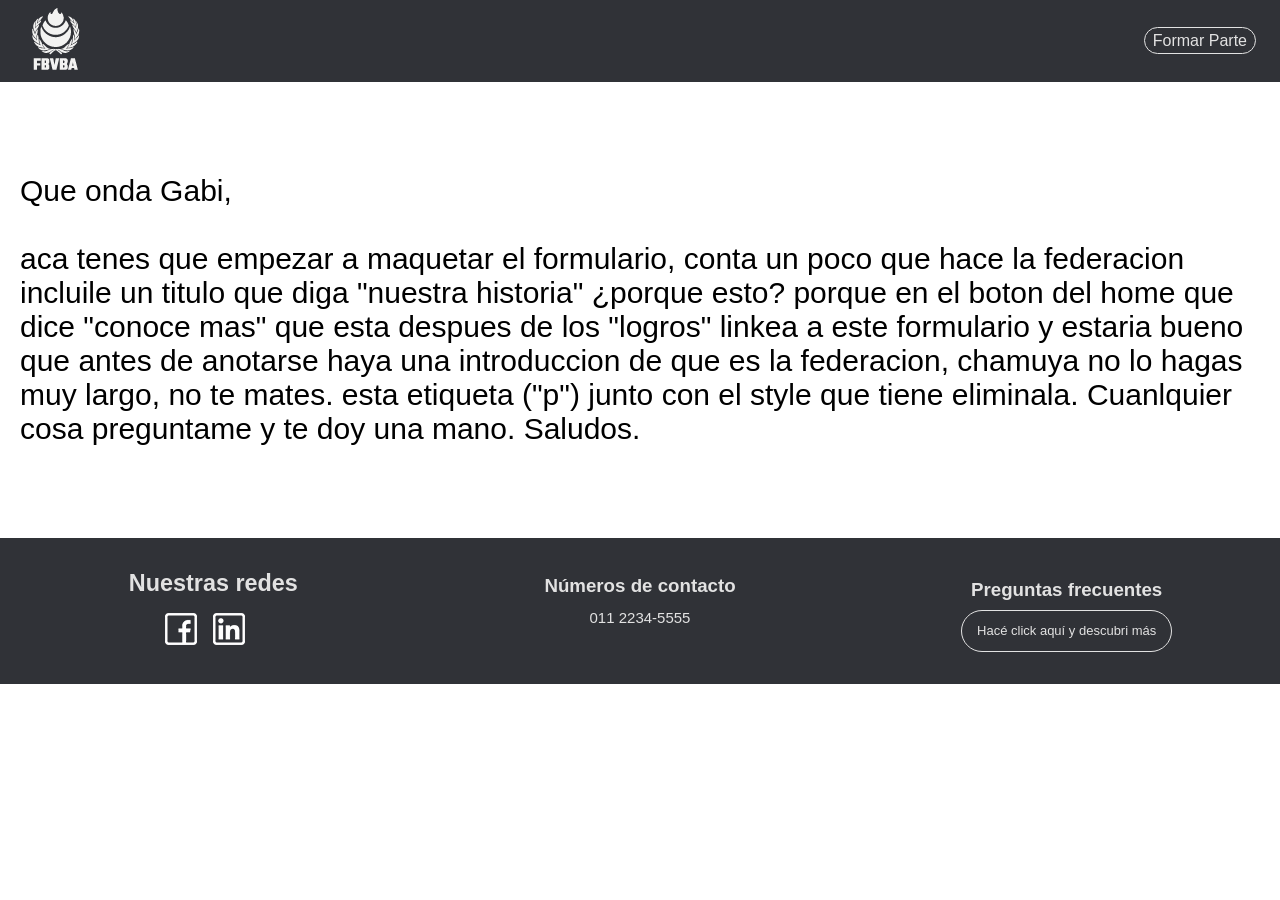
==== forma-parte.html @ 30b0763e "ultima actualizacion se agrego la pagina forma parte" ====
<!DOCTYPE html>
<html lang="es">

<head>
    <meta charset="UTF-8">
    <meta name="viewport" content="width=device-width, initial-scale=1.0">
    <title>Federación de Bomberos</title>
    <link rel="stylesheet" href="style.css">

    <!-- TIPOGRAFÍA -->
    <link rel="preconnect" href="https://fonts.googleapis.com">
    <link rel="preconnect" href="https://fonts.gstatic.com" crossorigin>
    <link href="https://fonts.googleapis.com/css2?family=IBM+Plex+Sans:ital,wght@0,100..700;1,100..700&display=swap"
        rel="stylesheet">
</head>

<body>

    <header class="navbar">

        <div class="logo">
            <a href="index.html">
                <img src="iconos/Recurso 20.png" alt="logo_federación">
            </a>
        </div>
        <nav class="nav">
            <ul>
                <li><a href="#">Formar Parte</a></li>
            </ul>
        </nav>


    </header>

    <main>

        <br><br><br><br>
        <p style="font-size: 30px; padding: 20px;">

            Que onda Gabi, <br> <br> aca tenes que empezar a maquetar el formulario, conta un poco que hace la federacion incluile un titulo que diga "nuestra historia" ¿porque esto? porque en el boton del home que dice "conoce mas" que esta despues de los "logros" linkea a este formulario y estaria bueno que antes de anotarse haya una introduccion de que es la federacion, chamuya no lo hagas muy largo, no te mates.

            esta etiqueta ("p") junto con el style que tiene eliminala.

            Cuanlquier cosa preguntame y te doy una mano.

            Saludos.

        </p>

        <br><br><br><br>

    </main>

    <footer>

        <section class="footer-redes">

            <h3>Nuestras redes</h3>

            <ul>
                <li><img src="img/facebook.png" alt=""><a href="#"></a></li>
                <li><img src="img/linkedin.png" alt=""><a href="#"></a></li>
                <li><img src="img/icono-ig.png" alt=""><a href="#"></a></li>
            </ul>

        </section>

        <section class="footer-contacto">

            <img src="img/" alt="">

            <h3>Números de contacto</h3>

            <p>011 2234-5555</p>



        </section>

        <section class="footer-preguntas">

            <h3>Preguntas frecuentes</h3>

            <a href="#">Hacé click aquí y descubri más</a>

        </section>

    </footer>

    <script src="slider.js"></script>

</body>

</html>
---- style.css ----
:root {
    --blanco: #E2E2E2;
    --rojo-fuego: #8B1812;
    --gris-ceniza: #303237;
}

* {
    margin: 0;
    padding: 0;
    box-sizing: border-box;
}


body {
    font-family: "ibm-plex-sans", sans-serif;
}

main {
    display: flex;
    flex-direction: column;
}

/* BARRA DE NAVEGACIÓN */

.navbar {
    display: flex;
    background-color: var(--gris-ceniza);
    justify-content: space-between;
    align-items: center;
    padding: 8px;
    position: sticky;
    top: 0;
    z-index: 100;
}

header .nav ul {
    display: flex;
    list-style-type: none;
    gap: 2rem;
    padding-right: 1rem;
}

.navbar .nav ul li a {
    text-decoration: none;    
    color: var(--blanco);
    border: solid 1px var(--blanco);
    border-radius: 999px;
    padding-top: 4px;
    padding-bottom: 4px;
    padding-left: 8px;
    padding-right: 8px;
}

.navbar .logo a img {
    padding-left: 1.5rem;
}
/* --------------------------- */


/* SLIDER */

/* HERO */

.hero {
    width: 100%;
    height: 100vh;
}

/* CONTENEDOR DEL SLIDER */

.slider {
    position: relative;
    width: 100%;
    height: 100%;
    overflow: hidden;
}

/* CONTENEDOR DE TODAS LAS SLIDES */

.slides {
    display: flex;
    width: 100%;
    height: 100%;
    transition: transform 0.5s ease;
}

/* CADA SLIDE */

.slide {
    min-width: 100%;
    height: 100%;

    position: relative;

    display: flex;
    justify-content: center;
    align-items: center;

    background-size: cover;
    background-position: center;
    background-repeat: no-repeat;
}

/* IMÁGENES */

.slide:nth-child(1) {
    background-image: url("img/1.png");
}

.slide:nth-child(2) {
    background-image: url("img/2.png");
}

.slide:nth-child(3) {
    background-image: url("img/3.png");
}

/* CAPA OSCURA SOBRE LA IMAGEN */

.slide::before {
    content: "";

    position: absolute;
    inset: 0;

    background: rgba(0, 0, 0, 0.4);
}

/* CONTENIDO */

.content {
    position: relative;
    z-index: 2;

    color: white;
    text-align: center;
}

.content h1 {
    font-size: 4rem;
    margin-bottom: 1rem;
}

.content p {
    font-size: 1.2rem;
}

/* BOTONES */

.prev,
.next {
    position: absolute;
    top: 50%;

    transform: translateY(-50%);

    width: 50px;
    height: 50px;

    border: none;
    cursor: pointer;

    font-size: 1.5rem;

    z-index: 10;
}

.prev {
    left: 20px;
}

.next {
    right: 20px;
}

/* --------------------------- */





.valores .container .valores-grid {
    background-color: var(--rojo-fuego);
    padding: 20px;
}

.valores .container .valores-grid {
    display: grid;
    grid-template-columns: 1fr 1fr 1fr;
    color: var(--blanco);
}

.valores .container .valores-grid .valores-card {
    display: flex;
    flex-direction: column;
    align-items: center;
    text-align: center;
    max-width: 300px;
    margin: 20px auto;
    padding: 10px;
}


.resultados .resultados-grid .resultados-card {
    text-align: center;
}

.valores .container .valores-grid .valores-card p {
    padding-top: 30px;
}

.resultados .resultados-grid .resultados-card .stat-number {
    font-weight: 800;
    color: var(--gris-ceniza);
}

.resultados .resultados-grid .resultados-card p {
    font-size: 20px;
}

.resultados header {
    display: flex;
    flex-direction: column;
    align-items: center;
    padding: 30px;

}

.resultados header h2 {
    font-size: 40px;
    font-weight: 700;
    max-width: 700px;
    margin: 0 auto;
    text-align: center;
}

.resultados header p {
    font-size: 20px;
    max-width: 800px;
    margin: 0 auto;
    padding-top: 27px;
    text-align: center;
    font-weight: 100;
}

.resultados .resultados-grid {
    display: flex;
    justify-content: center;
    gap: 6rem;

}

.resultados .resultados-grid .resultados-card {
    display: flex;
    flex-direction: column;
    align-items: center;
    text-align: center;
    padding-top: 4vh;
}

.resultados .resultados-grid span {
    font-size: 50px;
}

.resultados .resultados-boton {
    padding-top: 4rem;
    padding-bottom: 4rem;
    text-align: center;
}

.resultados .resultados-boton a {
    text-decoration: none;
    border: solid 1px var(--rojo-fuego);
    padding: 1rem;
    border-radius: 999px;
    color: var(--rojo-fuego)
}

.forma-parte {
    background-color: var(--gris-ceniza);
    color: var(--blanco);
    padding-bottom: 20px;
    padding-top: 20px;
}

.forma-parte .proceso {
    text-align: center;
    line-height: 1.7rem;
    padding: 2rem 10rem;
    font-size: 20px;
}

.forma-parte .proceso h2 {
    padding-bottom: 20px;
}

.forma-parte .proceso p {
    padding-bottom: 2rem;
    font-size: 18px;
    font-weight: 100;
    max-width: 700px;
    margin: 0 auto;
}


.forma-parte .proceso a {
    text-decoration: none;
    color: var(--blanco);
    border: solid 1px var(--blanco);
    border-radius: 999px;
    padding: 20px;
    font-size: 15px;

}


.nuentra-sede {
    display: grid;
    grid-template-columns: 1fr 1fr;
    background-color: var(--rojo-fuego);
    color: var(--blanco);
    gap: 4rem;
    text-align: left;
}

.nuentra-sede .mapa-sede {
    display: flex;
    justify-content: end;
    padding: 3rem;
}

.nuentra-sede .mapa-sede img {
    border-radius: 40px;
}

.nuentra-sede .sede-header {
    display: flex;
    align-items: center;
    gap: 1rem;
    padding-bottom: 1rem;
}

.nuentra-sede .sede-contenido {
    display: flex;
    flex-direction: column;
    align-items: start;
    justify-content: center;
    padding-right: 4rem;
}

.nuentra-sede .sede-contenido h2 {
    font-weight: 800;
    font-size: 3rem;
}

.nuentra-sede .sede-contenido address {
    font-weight: 800;
    padding-bottom: 1.8rem;
    font-size: 15px;
}

.nuentra-sede .sede-contenidop {
    font-weight: 100;
    font-size: 15px;
}

footer {
    display: grid;
    grid-template-columns: 1fr 1fr 1fr;
    background-color: var(--gris-ceniza);
    color: var(--blanco);
}

footer .footer-redes {
    display: flex;
    flex-direction: column;
    padding: 2rem;
    align-items: center;
    font-size: 20px;

}

footer .footer-redes ul li a {
    text-decoration: none;
    color: var(--blanco);
}

footer .footer-redes ul {
    display: flex;
    list-style-type: none;
    gap: 1rem;
    padding-top: 1rem;
}

footer .footer-contacto {
    display: flex;
    flex-direction: column;
    padding: 2rem;
    align-items: center;
    line-height: 2rem;
}

footer .footer-contacto p{
font-size: 15px;

}

footer .footer-preguntas {
    display: flex;
    flex-direction: column;
    padding: 2rem;
    align-items: center;
    line-height: 2.5rem;
}

footer .footer-preguntas a {
    text-decoration: none;
    color: var(--blanco);
    border: solid 1px var(--blanco);
    border-radius: 90px;
    font-size: 13px;
    padding-left: 15px;
    padding-right: 15px;
}
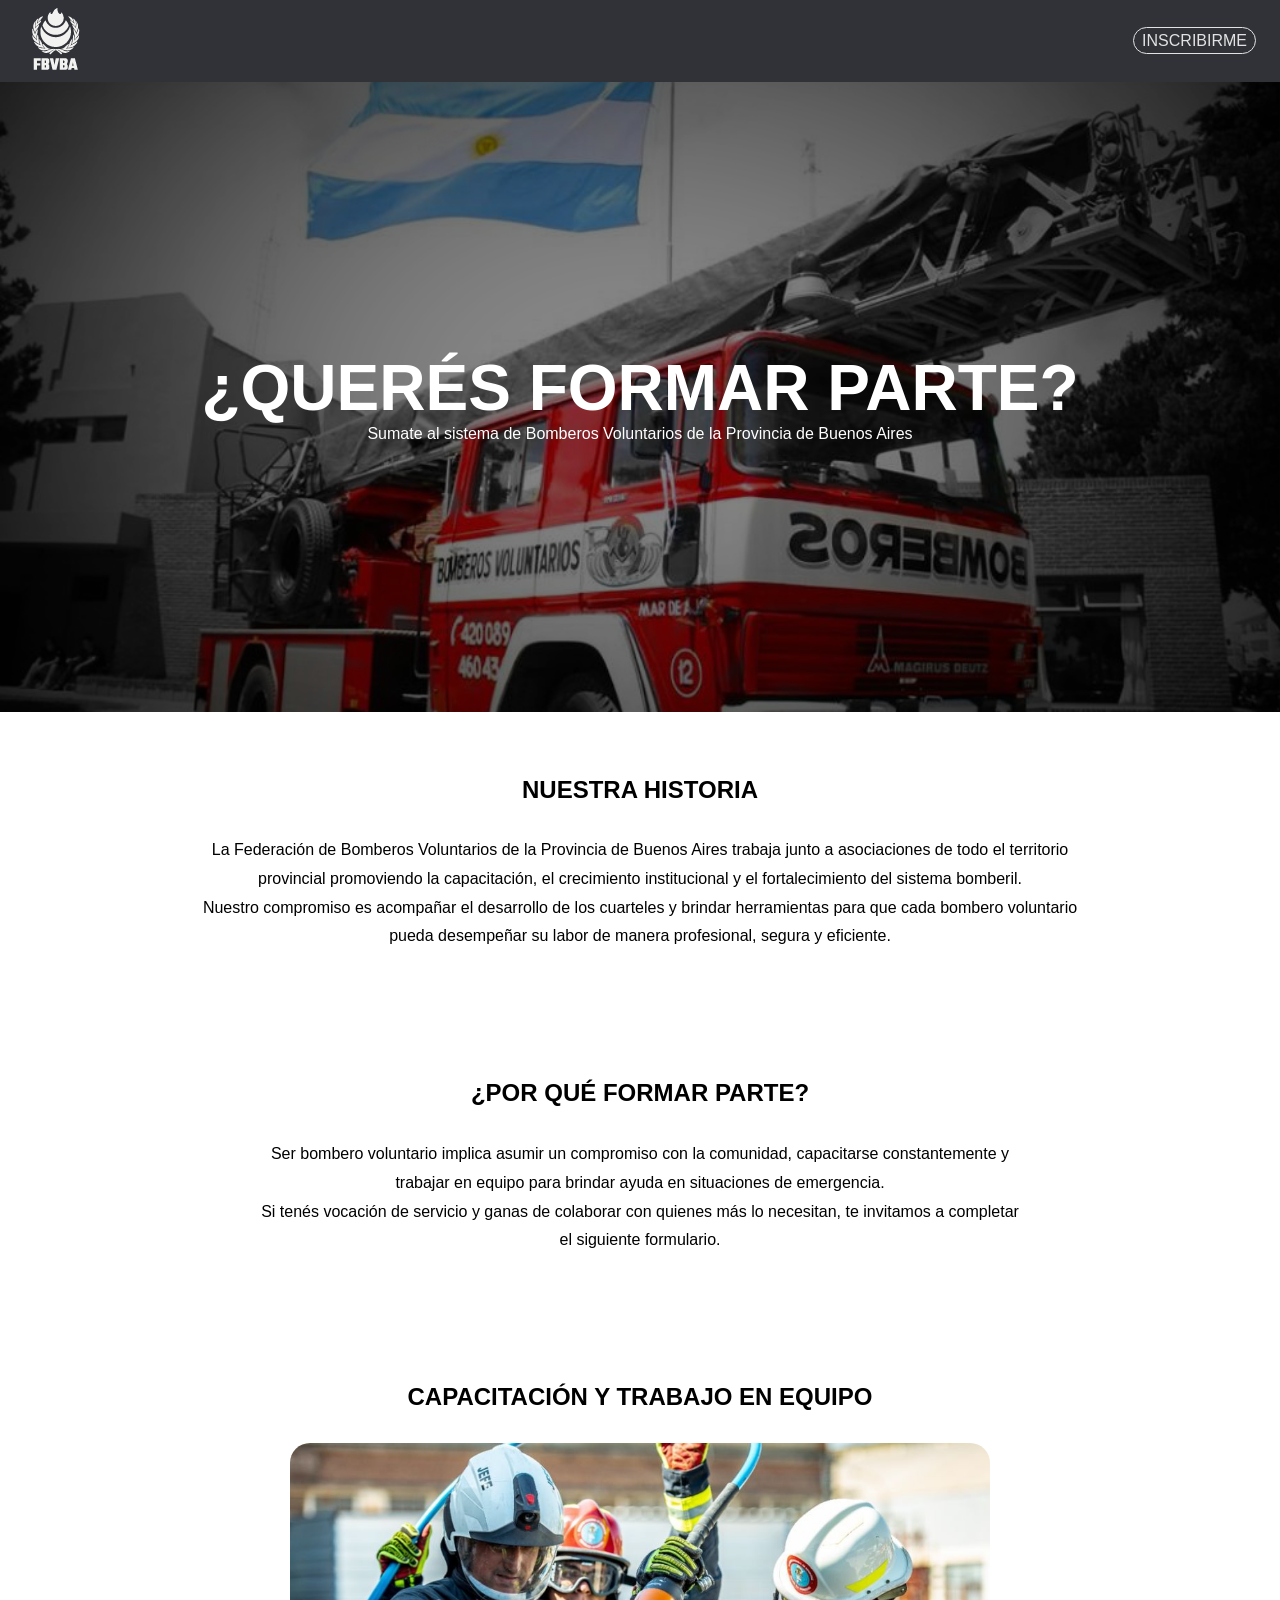
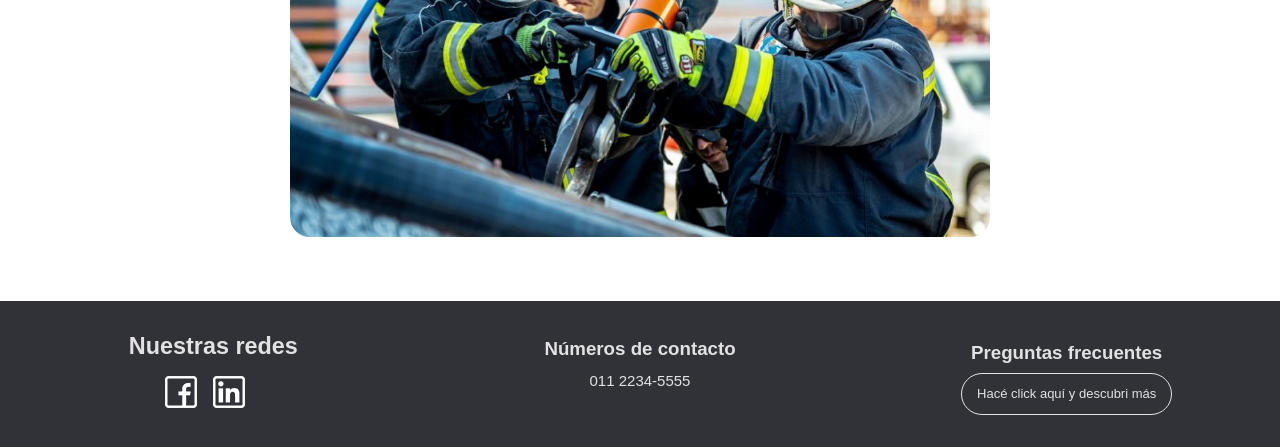
==== commit c28ca1fc: "Agregue main de Formar-parte.html agregue formulario.html estilos agregados al final del css con com" ====
--- a/forma-parte.html
+++ b/forma-parte.html
@@ -25,7 +25,7 @@
         </div>
         <nav class="nav">
             <ul>
-                <li><a href="#">Formar Parte</a></li>
+                <li><a href="formulario.html">INSCRIBIRME</a></li>
             </ul>
         </nav>
 
@@ -34,20 +34,91 @@
 
     <main>
 
-        <br><br><br><br>
-        <p style="font-size: 30px; padding: 20px;">
+        <!-- HERO -->
 
-            Que onda Gabi, <br> <br> aca tenes que empezar a maquetar el formulario, conta un poco que hace la federacion incluile un titulo que diga "nuestra historia" ¿porque esto? porque en el boton del home que dice "conoce mas" que esta despues de los "logros" linkea a este formulario y estaria bueno que antes de anotarse haya una introduccion de que es la federacion, chamuya no lo hagas muy largo, no te mates.
+     <section class="hero-formar-parte">
 
-            esta etiqueta ("p") junto con el style que tiene eliminala.
+    <div class="hero-overlay">
 
-            Cuanlquier cosa preguntame y te doy una mano.
+        <h1>¿QUERÉS FORMAR PARTE?</h1>
 
-            Saludos.
-
+        <p>
+            Sumate al sistema de Bomberos Voluntarios de la Provincia de Buenos Aires
         </p>
 
-        <br><br><br><br>
+    </div>
+
+     </section>
+
+<!-- NUESTRA HISTORIA -->
+
+<section class="historia">
+
+    <header>
+
+        <h2>NUESTRA HISTORIA</h2>
+
+    </header>
+
+    <div class="historia-contenido">
+
+        <p>
+            La Federación de Bomberos Voluntarios de la Provincia de Buenos Aires trabaja junto a
+            asociaciones de todo el territorio provincial promoviendo la capacitación,
+            el crecimiento institucional y el fortalecimiento del sistema bomberil.
+        </p>
+
+        <p>
+            Nuestro compromiso es acompañar el desarrollo de los cuarteles y brindar
+            herramientas para que cada bombero voluntario pueda desempeñar su labor
+            de manera profesional, segura y eficiente.
+        </p>
+
+    </div>
+
+</section>
+
+<!-- INTRODUCCIÓN -->
+
+<section class="intro-inscripcion">
+
+    <header>
+
+        <h2>¿POR QUÉ FORMAR PARTE?</h2>
+
+    </header>
+
+    <p>
+        Ser bombero voluntario implica asumir un compromiso con la comunidad,
+        capacitarse constantemente y trabajar en equipo para brindar ayuda
+        en situaciones de emergencia.
+    </p>
+
+    <p>
+        Si tenés vocación de servicio y ganas de colaborar con quienes más lo necesitan,
+        te invitamos a completar el siguiente formulario.
+    </p>
+
+</section>
+
+
+<section class="multimedia">
+
+    <header>
+
+        <h2>CAPACITACIÓN Y TRABAJO EN EQUIPO</h2>
+
+    </header>
+
+    <div class="multimedia-contenido">
+
+        <img src="img/1709753023.jpeg"
+            alt="Capacitación de bomberos voluntarios">
+
+    </div>
+
+</section>
+
 
     </main>
 
--- a/style.css
+++ b/style.css
@@ -421,4 +421,92 @@
     font-size: 13px;
     padding-left: 15px;
     padding-right: 15px;
+}
+
+
+/* GABRIEL - PAGINA FORMA PARTE ESTILOS */
+
+.hero-formar-parte{
+    height: 70vh;
+    background-image: url("img/1.png");
+    background-size: cover;
+    background-position: center;
+    display:flex;
+    justify-content:center;
+    align-items:center;
+    position: relative;
+}
+
+.hero-formar-parte::before{
+    content:"";
+    position:absolute;
+    inset:0;
+    background:rgba(0,0,0,0.4);
+}
+
+.hero-overlay{
+    position:relative;
+    z-index:2;
+    text-align:center;
+    color:white;
+}
+
+.hero-overlay h1{
+    font-size:4rem;
+}
+
+.historia,
+.intro-inscripcion,
+.inscripcion,
+.multimedia{
+    padding:4rem;
+}
+
+.historia header,
+.intro-inscripcion header,
+.inscripcion header,
+.multimedia header{
+    text-align:center;
+    margin-bottom:2rem;
+}
+
+.historia-contenido,
+.intro-inscripcion{
+    max-width:900px;
+    margin:0 auto;
+    text-align:center;
+    line-height:1.8rem;
+}
+
+.inscripcion form{
+    max-width:700px;
+    margin:0 auto;
+    display:flex;
+    flex-direction:column;
+    gap:1rem;
+}
+
+.inscripcion input,
+.inscripcion textarea{
+    padding:12px;
+    border:1px solid #ccc;
+}
+
+.inscripcion button{
+    background-color:var(--rojo-fuego);
+    color:var(--blanco);
+    border:none;
+    padding:15px;
+    cursor:pointer;
+}
+
+.multimedia-contenido{
+    display:flex;
+    justify-content:center;
+}
+
+.multimedia-contenido img{
+    max-width:700px;
+    width:100%;
+    border-radius:20px;
 }
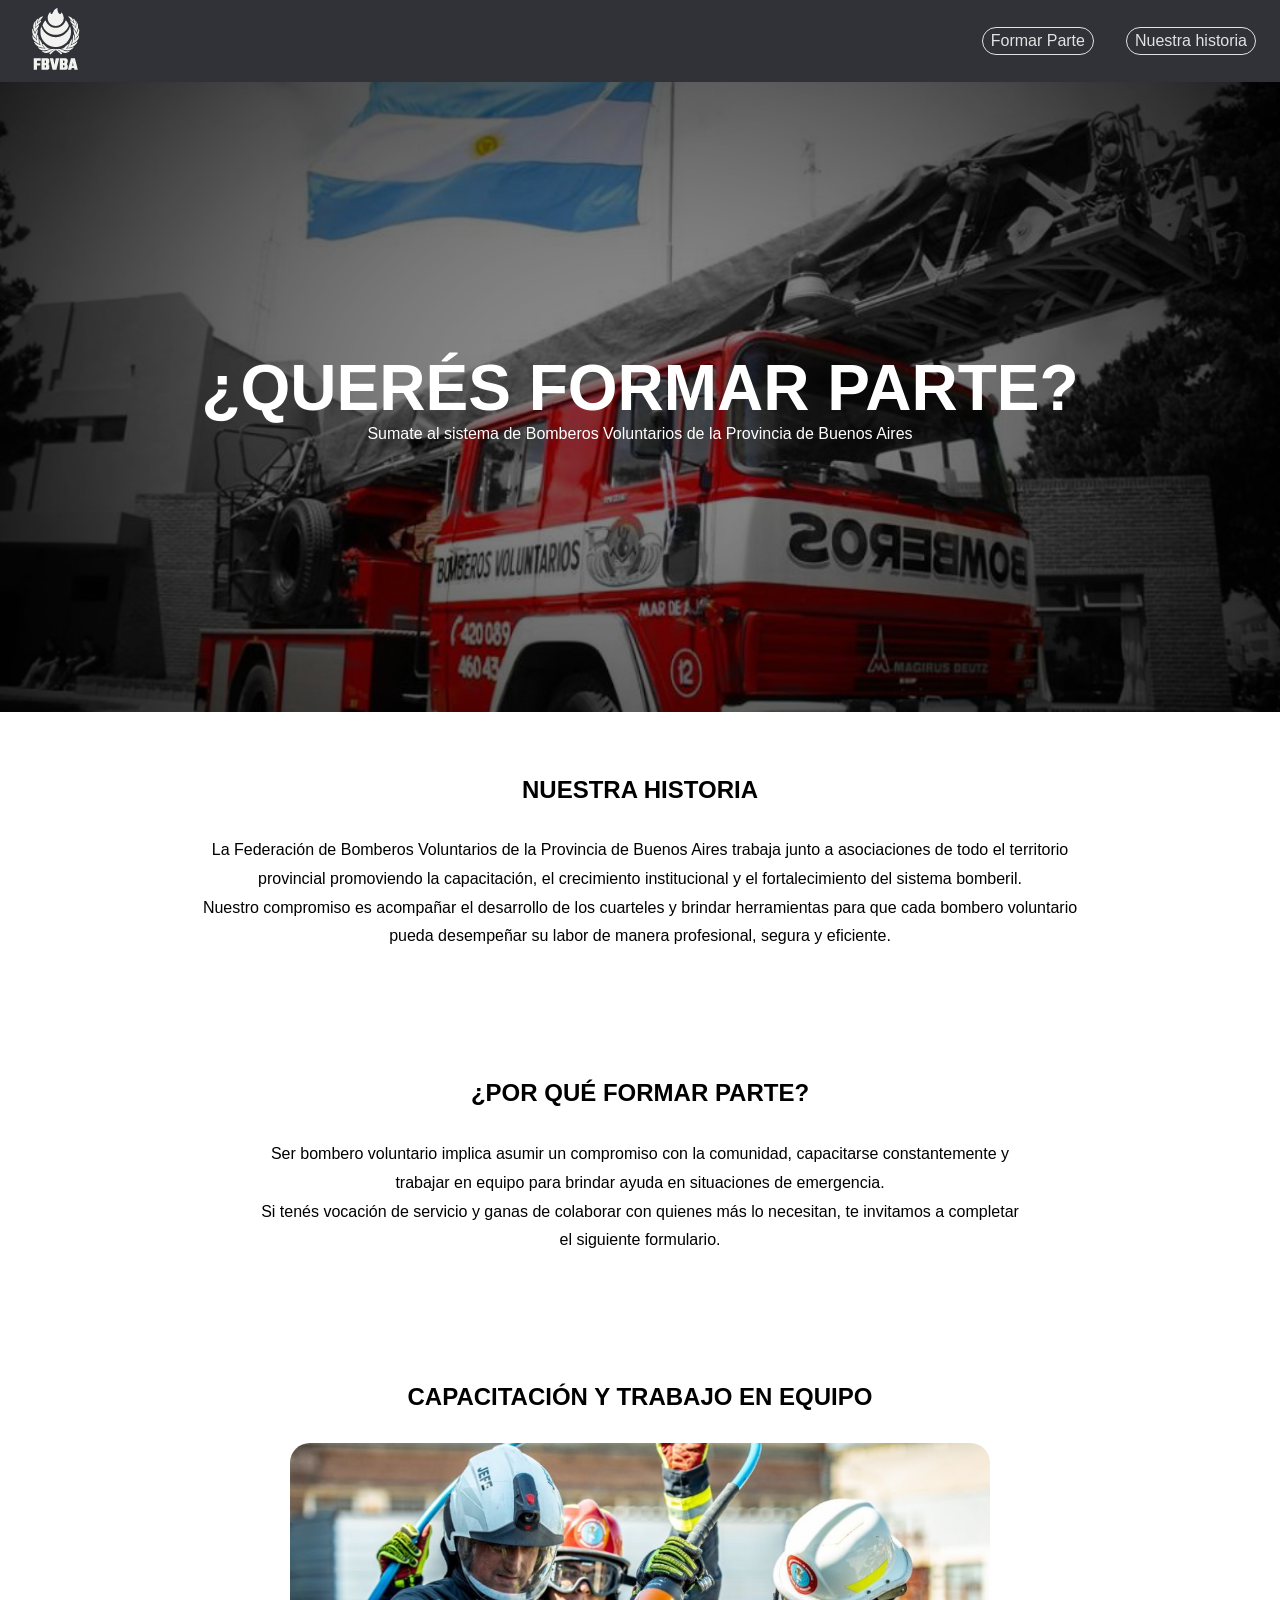
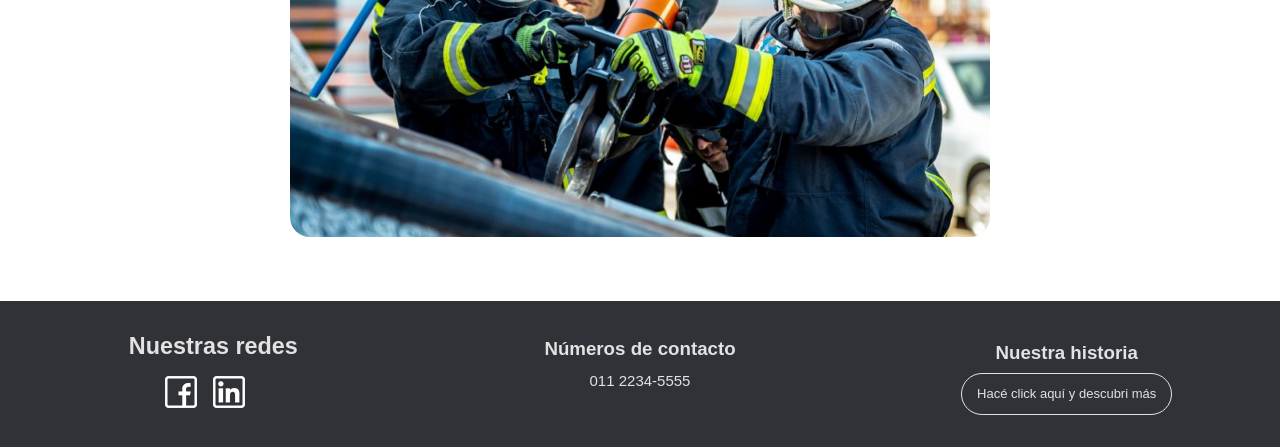
==== commit 28ad752b: "actualizacion, se agrego media query de 500px para hacer la navegacion responsive." ====
--- a/forma-parte.html
+++ b/forma-parte.html
@@ -23,101 +23,101 @@
                 <img src="iconos/Recurso 20.png" alt="logo_federación">
             </a>
         </div>
-        <nav class="nav">
-            <ul>
-                <li><a href="formulario.html">INSCRIBIRME</a></li>
-            </ul>
-        </nav>
+            <nav class="nav">
+                <ul>
+                    <li><a href="formulario.html">Formar Parte</a></li>
+                    <li><a href="forma-parte.html">Nuestra historia</a></li>
+                </ul>
+            </nav>
 
-
+        
     </header>
 
     <main>
 
         <!-- HERO -->
 
-     <section class="hero-formar-parte">
+        <section class="hero-formar-parte">
 
-    <div class="hero-overlay">
+            <div class="hero-overlay">
 
-        <h1>¿QUERÉS FORMAR PARTE?</h1>
+                <h1>¿QUERÉS FORMAR PARTE?</h1>
 
-        <p>
-            Sumate al sistema de Bomberos Voluntarios de la Provincia de Buenos Aires
-        </p>
+                <p>
+                    Sumate al sistema de Bomberos Voluntarios de la Provincia de Buenos Aires
+                </p>
 
-    </div>
+            </div>
 
-     </section>
+        </section>
 
-<!-- NUESTRA HISTORIA -->
+        <!-- NUESTRA HISTORIA -->
 
-<section class="historia">
+        <section class="historia">
 
-    <header>
+            <header>
 
-        <h2>NUESTRA HISTORIA</h2>
+                <h2>NUESTRA HISTORIA</h2>
 
-    </header>
+            </header>
 
-    <div class="historia-contenido">
+            <div class="historia-contenido">
 
-        <p>
-            La Federación de Bomberos Voluntarios de la Provincia de Buenos Aires trabaja junto a
-            asociaciones de todo el territorio provincial promoviendo la capacitación,
-            el crecimiento institucional y el fortalecimiento del sistema bomberil.
-        </p>
+                <p>
+                    La Federación de Bomberos Voluntarios de la Provincia de Buenos Aires trabaja junto a
+                    asociaciones de todo el territorio provincial promoviendo la capacitación,
+                    el crecimiento institucional y el fortalecimiento del sistema bomberil.
+                </p>
 
-        <p>
-            Nuestro compromiso es acompañar el desarrollo de los cuarteles y brindar
-            herramientas para que cada bombero voluntario pueda desempeñar su labor
-            de manera profesional, segura y eficiente.
-        </p>
+                <p>
+                    Nuestro compromiso es acompañar el desarrollo de los cuarteles y brindar
+                    herramientas para que cada bombero voluntario pueda desempeñar su labor
+                    de manera profesional, segura y eficiente.
+                </p>
 
-    </div>
+            </div>
 
-</section>
+        </section>
 
-<!-- INTRODUCCIÓN -->
+        <!-- INTRODUCCIÓN -->
 
-<section class="intro-inscripcion">
+        <section class="intro-inscripcion">
 
-    <header>
+            <header>
 
-        <h2>¿POR QUÉ FORMAR PARTE?</h2>
+                <h2>¿POR QUÉ FORMAR PARTE?</h2>
 
-    </header>
+            </header>
 
-    <p>
-        Ser bombero voluntario implica asumir un compromiso con la comunidad,
-        capacitarse constantemente y trabajar en equipo para brindar ayuda
-        en situaciones de emergencia.
-    </p>
+            <p>
+                Ser bombero voluntario implica asumir un compromiso con la comunidad,
+                capacitarse constantemente y trabajar en equipo para brindar ayuda
+                en situaciones de emergencia.
+            </p>
 
-    <p>
-        Si tenés vocación de servicio y ganas de colaborar con quienes más lo necesitan,
-        te invitamos a completar el siguiente formulario.
-    </p>
+            <p>
+                Si tenés vocación de servicio y ganas de colaborar con quienes más lo necesitan,
+                te invitamos a completar el siguiente formulario.
+            </p>
 
-</section>
+        </section>
 
 
-<section class="multimedia">
+        <section class="multimedia">
 
-    <header>
+            <header>
 
-        <h2>CAPACITACIÓN Y TRABAJO EN EQUIPO</h2>
+                <h2>CAPACITACIÓN Y TRABAJO EN EQUIPO</h2>
 
-    </header>
+            </header>
 
-    <div class="multimedia-contenido">
+            <div class="multimedia-contenido">
 
-        <img src="img/1709753023.jpeg"
-            alt="Capacitación de bomberos voluntarios">
+                <img src="img/1709753023.jpeg" alt="Capacitación de bomberos voluntarios">
 
-    </div>
+            </div>
 
-</section>
+        </section>
 
 
     </main>
@@ -148,11 +148,11 @@
 
         </section>
 
-        <section class="footer-preguntas">
+        <section class="footer-historia">
 
-            <h3>Preguntas frecuentes</h3>
+            <h3>Nuestra historia</h3>
 
-            <a href="#">Hacé click aquí y descubri más</a>
+            <a href="forma-parte.html">Hacé click aquí y descubri más</a>
 
         </section>
 
--- a/style.css
+++ b/style.css
@@ -23,16 +23,23 @@
 /* BARRA DE NAVEGACIÓN */
 
 .navbar {
-    display: flex;
+    display: grid;
+    grid-template-columns: auto 1fr auto;
+    align-items: center;
     background-color: var(--gris-ceniza);
-    justify-content: space-between;
-    align-items: center;
     padding: 8px;
     position: sticky;
     top: 0;
     z-index: 100;
 }
 
+.audio-nav {
+    display: block;
+    justify-self: center;
+    width: 360px;
+    max-width: 100%;
+}
+
 header .nav ul {
     display: flex;
     list-style-type: none;
@@ -40,20 +47,41 @@
     padding-right: 1rem;
 }
 
+.navbar .nav {
+    justify-self: end;
+}
+
 .navbar .nav ul li a {
-    text-decoration: none;    
+    text-decoration: none;
     color: var(--blanco);
     border: solid 1px var(--blanco);
     border-radius: 999px;
+    display: inline-block;
     padding-top: 4px;
     padding-bottom: 4px;
     padding-left: 8px;
     padding-right: 8px;
-}
+    transition: all 0.2s ease;
+}
+
+
+.navbar .nav ul li a:hover {
+    background-color: var(--blanco);
+    color: var(--gris-ceniza);
+    transform: scale(1.10);
+}
+
 
 .navbar .logo a img {
     padding-left: 1.5rem;
-}
+    transition: all 0.2s ease;
+}
+
+.navbar .logo a img:hover {
+    transform: scale(1.10);
+}
+
+
 /* --------------------------- */
 
 
@@ -266,14 +294,32 @@
     padding-top: 4rem;
     padding-bottom: 4rem;
     text-align: center;
-}
+    transition: all 0.2s ease;
+}
+
+
+.navbar .nav ul li a:hover {
+    background-color: var(--blanco);
+    color: var(--gris-ceniza);
+    transform: scale(1.10);
+}
+
 
 .resultados .resultados-boton a {
     text-decoration: none;
     border: solid 1px var(--rojo-fuego);
     padding: 1rem;
     border-radius: 999px;
-    color: var(--rojo-fuego)
+    color: var(--rojo-fuego);
+    display: inline-block;
+    transition: transform 0.2s ease, background-color 0.2s ease, color 0.2s ease;
+}
+
+
+.resultados .resultados-boton a:hover {
+    background-color: var(--rojo-fuego);
+    color: var(--blanco);
+    transform: scale(1.08);
 }
 
 .forma-parte {
@@ -310,7 +356,15 @@
     border-radius: 999px;
     padding: 20px;
     font-size: 15px;
-
+    display: inline-block;
+    transition: transform 0.2s ease, background-color 0.2s ease, color 0.2s ease;
+
+}
+
+.forma-parte .proceso a:hover {
+    background-color: var(--blanco);
+    color: var(--gris-ceniza);
+    transform: scale(1.08);
 }
 
 
@@ -325,8 +379,17 @@
 
 .nuentra-sede .mapa-sede {
     display: flex;
-    justify-content: end;
+    justify-content: center;
+    align-items: center;
     padding: 3rem;
+}
+
+.nuentra-sede .mapa-sede iframe {
+    width: 100%;
+    max-width: 600px;
+    height: 450px;
+    display: block;
+    border: 0;
 }
 
 .nuentra-sede .mapa-sede img {
@@ -400,12 +463,12 @@
     line-height: 2rem;
 }
 
-footer .footer-contacto p{
-font-size: 15px;
-
-}
-
-footer .footer-preguntas {
+footer .footer-contacto p {
+    font-size: 15px;
+
+}
+
+footer .footer-historia {
     display: flex;
     flex-direction: column;
     padding: 2rem;
@@ -413,7 +476,7 @@
     line-height: 2.5rem;
 }
 
-footer .footer-preguntas a {
+footer .footer-historia a {
     text-decoration: none;
     color: var(--blanco);
     border: solid 1px var(--blanco);
@@ -421,92 +484,342 @@
     font-size: 13px;
     padding-left: 15px;
     padding-right: 15px;
+    transition: all 0.2s ease;
+}
+
+.navbar .nav ul li a:hover {
+    background-color: var(--blanco);
+    color: var(--gris-ceniza);
+    transform: scale(1.10);
+}
+
+
+.navbar .logo a img {
+    padding-left: 1.5rem;
+    transition: all 0.2s ease;
+}
+
+footer .footer-historia a:hover {
+    transform: scale(1.10);
+    background-color: var(--blanco);
+    color: var(--gris-ceniza);
+    font-weight: 600;
 }
 
 
 /* GABRIEL - PAGINA FORMA PARTE ESTILOS */
 
-.hero-formar-parte{
+.hero-formar-parte {
     height: 70vh;
     background-image: url("img/1.png");
     background-size: cover;
     background-position: center;
-    display:flex;
-    justify-content:center;
-    align-items:center;
+    display: flex;
+    justify-content: center;
+    align-items: center;
     position: relative;
 }
 
-.hero-formar-parte::before{
-    content:"";
-    position:absolute;
-    inset:0;
-    background:rgba(0,0,0,0.4);
-}
-
-.hero-overlay{
-    position:relative;
-    z-index:2;
-    text-align:center;
-    color:white;
-}
-
-.hero-overlay h1{
-    font-size:4rem;
+.hero-formar-parte::before {
+    content: "";
+    position: absolute;
+    inset: 0;
+    background: rgba(0, 0, 0, 0.4);
+}
+
+.hero-overlay {
+    position: relative;
+    z-index: 2;
+    text-align: center;
+    color: white;
+}
+
+.hero-overlay h1 {
+    font-size: 4rem;
 }
 
 .historia,
 .intro-inscripcion,
 .inscripcion,
-.multimedia{
-    padding:4rem;
+.multimedia {
+    padding: 4rem;
 }
 
 .historia header,
 .intro-inscripcion header,
 .inscripcion header,
-.multimedia header{
-    text-align:center;
-    margin-bottom:2rem;
+.multimedia header {
+    text-align: center;
+    margin-bottom: 2rem;
 }
 
 .historia-contenido,
-.intro-inscripcion{
-    max-width:900px;
-    margin:0 auto;
-    text-align:center;
-    line-height:1.8rem;
-}
-
-.inscripcion form{
-    max-width:700px;
-    margin:0 auto;
-    display:flex;
-    flex-direction:column;
-    gap:1rem;
+.intro-inscripcion {
+    max-width: 900px;
+    margin: 0 auto;
+    text-align: center;
+    line-height: 1.8rem;
+}
+
+/* FORMULARIO */
+
+.header-formulario {
+    text-align: center;
+}
+
+.titulo-con-logos {
+    display: flex;
+    align-items: center;
+    justify-content: center;
+    gap: 2rem;
+    flex-wrap: wrap;
+}
+
+/* -----ANIMACION----- */
+
+
+.logo-titulo {
+    width: 100px;
+    height: 100px;
+    background-image: url(img/logo-fullcolor.png);
+    background-repeat: no-repeat;
+    background-position: center;
+    background-size: contain;
+    animation: imagen alternate 1.5s linear infinite;
+    flex: 0 0 auto;
+}
+
+@keyframes imagen {
+    0% {
+        background-image: url(img/logo-fullcolor.png);
+    }
+
+    50% {
+        background-image: url(img/logo-gris-oscuro.png);
+        ;
+    }
+}
+
+
+/* ------------------- */
+
+.header-formulario h2 {
+    font-weight: 900;
+}
+
+.header-formulario p {
+    padding-top: 3rem;
+    padding-bottom: 3rem;
+    max-width: 600px;
+    margin: 0 auto;
+}
+
+form {
+    max-width: 700px;
+    margin: 0 auto;
+    display: flex;
+    flex-direction: column;
+    gap: 1rem;
+}
+
+.inscripcion header {
+    border: 2px solid var(--rojo-fuego);
+    width: fit-content;
+    padding: 2rem;
+    margin: 0 auto;
+    border-radius: 10px;
+
+}
+
+.inscripcion p {
+    font-weight: 600;
+
 }
 
 .inscripcion input,
-.inscripcion textarea{
-    padding:12px;
-    border:1px solid #ccc;
-}
-
-.inscripcion button{
-    background-color:var(--rojo-fuego);
-    color:var(--blanco);
-    border:none;
-    padding:15px;
-    cursor:pointer;
-}
-
-.multimedia-contenido{
-    display:flex;
-    justify-content:center;
-}
-
-.multimedia-contenido img{
-    max-width:700px;
-    width:100%;
-    border-radius:20px;
-}+.inscripcion textarea {
+    width: 100%;
+    padding: 12px;
+    border: 1px solid #ccc;
+    border-radius: 4px;
+    min-height: 44px;
+}
+
+.inscripcion textarea {
+    min-height: 140px;
+    resize: vertical;
+}
+
+.inscripcion form {
+    padding-top: 2rem;
+}
+
+.inscripcion button {
+    background-color: var(--rojo-fuego);
+    color: var(--blanco);
+    border: none;
+    padding: 15px;
+    cursor: pointer;
+    font-size: 18px;
+    font-weight: 400;
+    border-radius: 10px;
+    width: fit-content;
+    align-self: center;
+}
+
+.inscripcion button:hover {
+    background-color: #6f120d;
+    transform: scale(1.01);
+    transition: all 0.2s ease;
+}
+
+.multimedia-contenido {
+    display: flex;
+    justify-content: center;
+}
+
+.multimedia-contenido img {
+    max-width: 700px;
+    width: 100%;
+    border-radius: 20px;
+}
+
+/* Media queries - Home */
+
+@media screen and (max-width: 500px) {
+
+    .prev, .next {
+display: none;
+}
+
+    .hero .slider .slides .slide  {
+
+        font-size: 20px;
+        padding: 28px;
+    }
+
+    .valores .container .valores-grid {
+        grid-template-columns: 1fr;
+        font-size: 14px;
+    }
+
+    .valores .container .valores-grid .valores-card {
+
+        margin-bottom: 10px;
+
+    }
+
+    .resultados-grid {
+        flex-direction: column;
+
+    }
+
+    .forma-parte .proceso h2{
+        line-height: 2rem;
+    }
+
+    .forma-parte .proceso {
+        padding: 16px;
+    }
+
+    .forma-parte .proceso p {
+        font-size: 15px;
+    }
+
+
+    .nuentra-sede {
+        grid-template-columns: 1fr;
+        gap: 1.5rem;
+        text-align: center;
+
+    }
+
+    .mapa-sede {
+        padding: 1rem;
+        justify-content: center;
+    }
+
+    .nuentra-sede {
+        gap: 0;
+    }
+
+    .nuentra-sede .mapa-sede{
+        gap: 1rem;
+        padding-top: 30px;
+    }
+
+    .nuentra-sede .mapa-sede iframe {
+        max-width: 320px;
+        height: 240px;
+    }
+
+    .nuentra-sede .sede-contenido {
+        align-items: center;
+        padding-right: 0;
+        padding: 0 1rem 2rem;
+    }
+
+    .nuentra-sede .sede-header h2 {
+        justify-content: center;
+        font-size: 30px;
+    }
+
+    .nuentra-sede .sede-header img {
+        width: 20px;
+        height: 30px;
+    }
+
+    .nuentra-sede .sede-contenido address {
+        font-size: 15px;
+        max-width: 350px;
+        padding-bottom: 10px;
+    }
+
+    .nuentra-sede .sede-contenido p {
+        font-size: 15px;
+        max-width: 350px;
+    }
+
+    .resultados header h2 {
+        font-size: 20px;
+        max-width: 300px;
+    }
+
+    .resultados header p {
+        font-size: 15px;
+        max-width: 350px;
+    }
+
+    .resultados .resultados-grid {
+        gap: 1rem;
+    }
+
+    footer h3{
+        font-size: 16px;
+        text-align: center;
+    }
+
+    footer .footer-contacto h3 {
+        line-height: 20px;
+    }
+
+    footer .footer-historia h3 {
+        line-height: 20px;
+        padding-bottom: 10px;
+    }
+
+    footer .footer-historia a{
+        line-height: 20px;
+        border-radius: 10px;
+        font-size: 12;
+        text-align: center;
+    }
+
+    footer .footer-redes ul li img {
+        height: 18px;
+        width: 18px;
+    }
+
+}
+
+/* -------------------- */
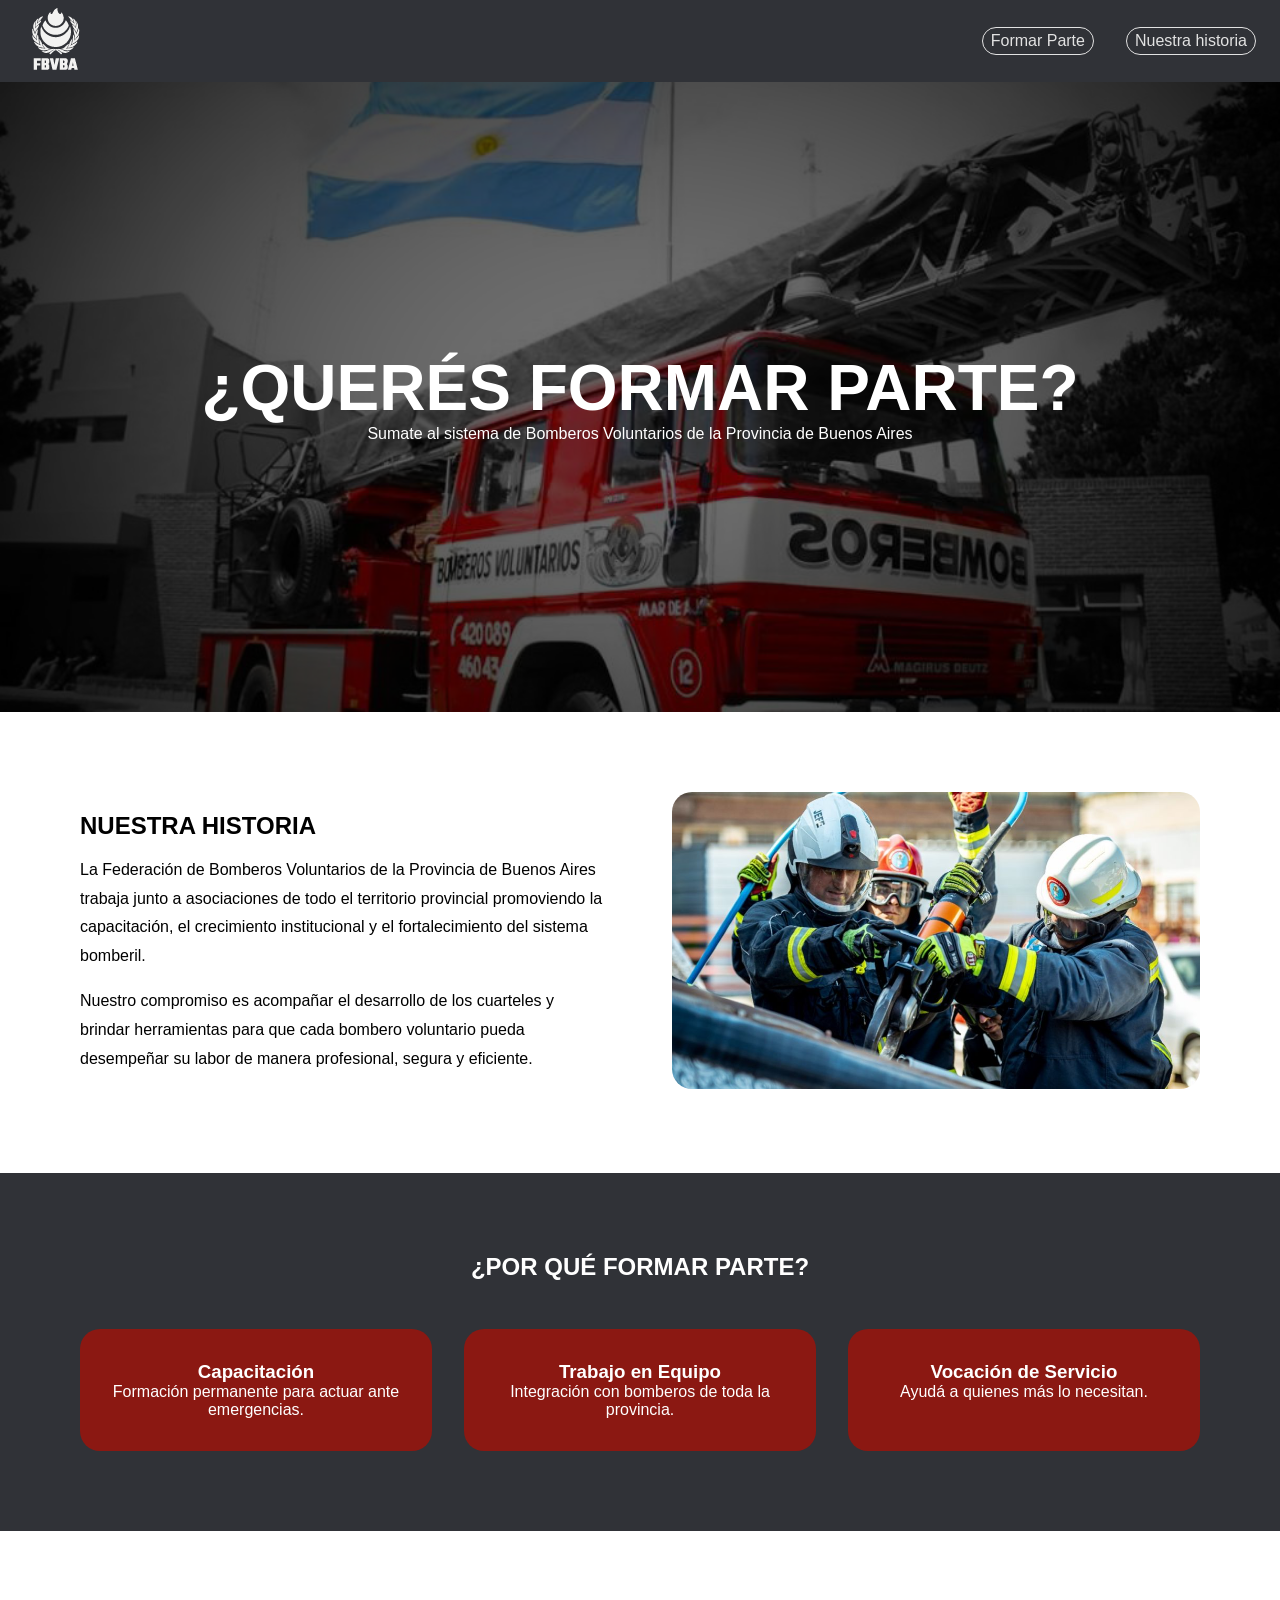
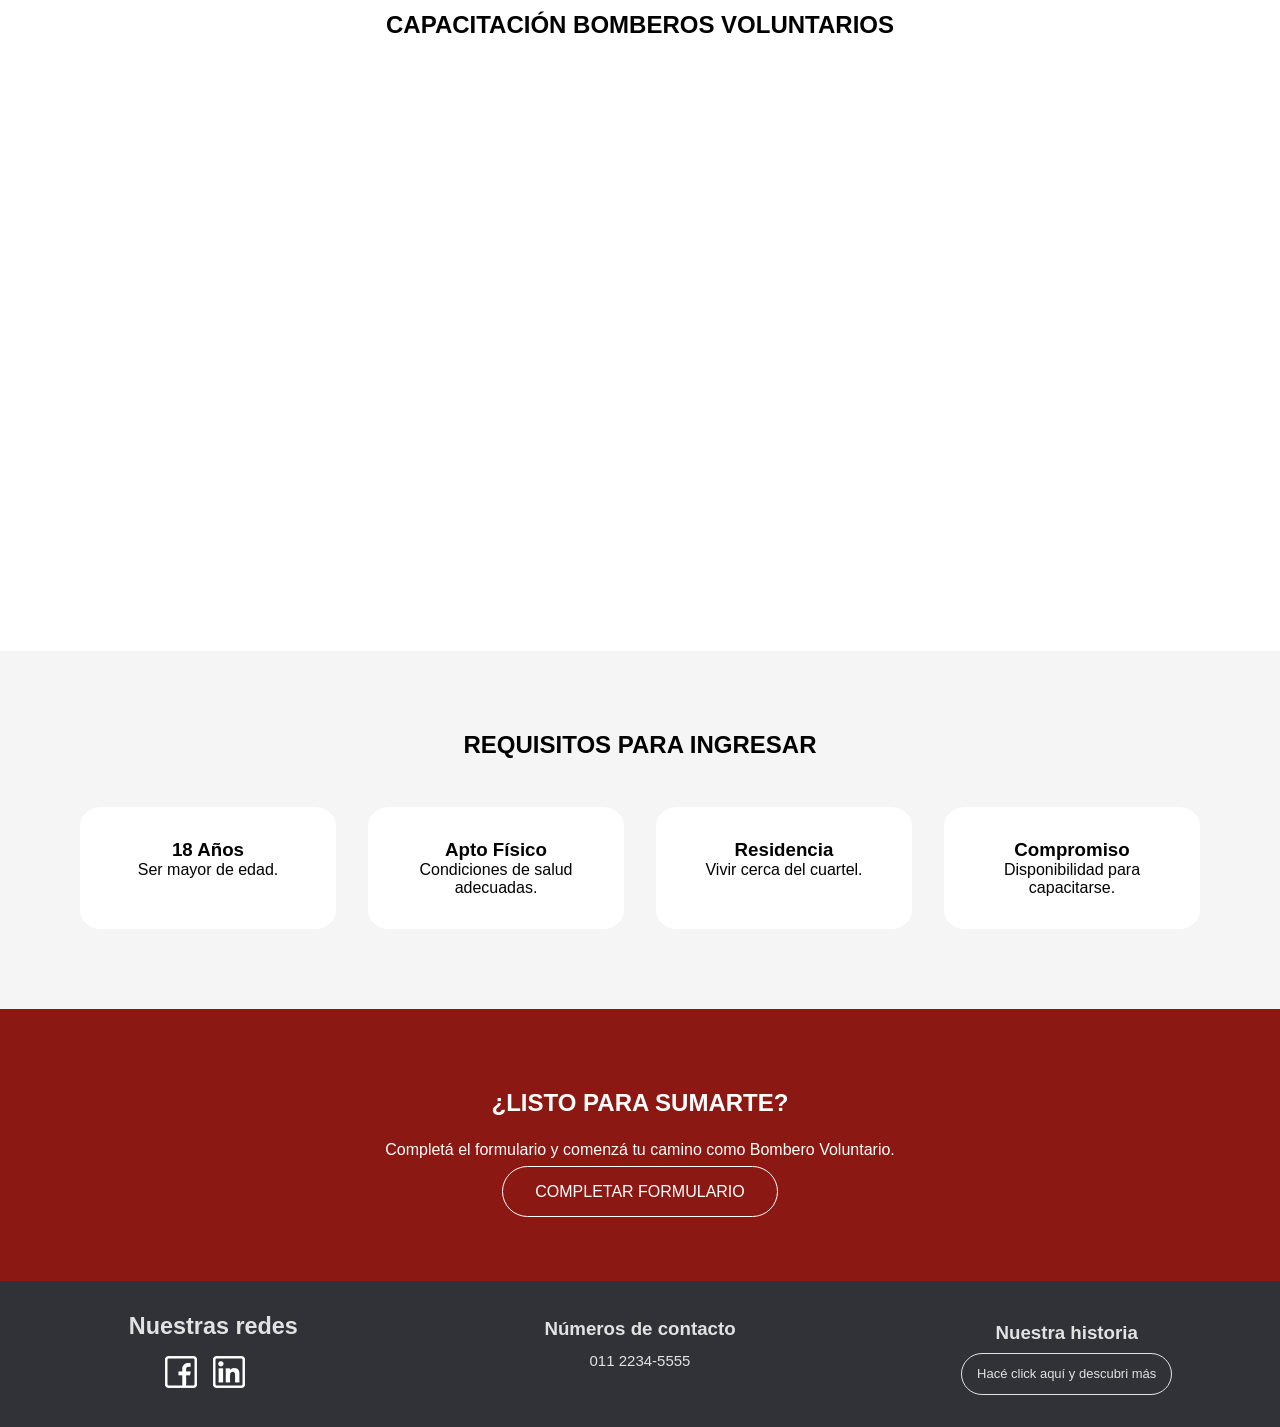
==== commit 9418870f: "Actualizacion de diseño de formar-parte.html actualizacion de estilos" ====
--- a/forma-parte.html
+++ b/forma-parte.html
@@ -35,96 +35,150 @@
 
     <main>
 
-        <!-- HERO -->
-
-        <section class="hero-formar-parte">
-
-            <div class="hero-overlay">
-
-                <h1>¿QUERÉS FORMAR PARTE?</h1>
+    <!-- HERO -->
+
+    <section class="hero-formar-parte">
+
+        <div class="hero-overlay">
+
+            <h1>¿QUERÉS FORMAR PARTE?</h1>
+
+            <p>
+                Sumate al sistema de Bomberos Voluntarios de la Provincia de Buenos Aires
+            </p>
+
+        </div>
+
+    </section>
+
+    <!-- NUESTRA HISTORIA -->
+
+    <section class="historia">
+
+        <div class="historia-contenido">
+
+            <div class="historia-texto">
+
+                <h2>NUESTRA HISTORIA</h2>
 
                 <p>
-                    Sumate al sistema de Bomberos Voluntarios de la Provincia de Buenos Aires
+                    La Federación de Bomberos Voluntarios de la Provincia de Buenos Aires trabaja junto a asociaciones de todo el territorio provincial promoviendo la capacitación, el crecimiento institucional y el fortalecimiento del sistema bomberil.
                 </p>
 
-            </div>
-
-        </section>
-
-        <!-- NUESTRA HISTORIA -->
-
-        <section class="historia">
-
-            <header>
-
-                <h2>NUESTRA HISTORIA</h2>
-
-            </header>
-
-            <div class="historia-contenido">
-
                 <p>
-                    La Federación de Bomberos Voluntarios de la Provincia de Buenos Aires trabaja junto a
-                    asociaciones de todo el territorio provincial promoviendo la capacitación,
-                    el crecimiento institucional y el fortalecimiento del sistema bomberil.
+                    Nuestro compromiso es acompañar el desarrollo de los cuarteles y brindar herramientas para que cada bombero voluntario pueda desempeñar su labor de manera profesional, segura y eficiente.
                 </p>
 
-                <p>
-                    Nuestro compromiso es acompañar el desarrollo de los cuarteles y brindar
-                    herramientas para que cada bombero voluntario pueda desempeñar su labor
-                    de manera profesional, segura y eficiente.
-                </p>
-
-            </div>
-
-        </section>
-
-        <!-- INTRODUCCIÓN -->
-
-        <section class="intro-inscripcion">
-
-            <header>
-
-                <h2>¿POR QUÉ FORMAR PARTE?</h2>
-
-            </header>
-
-            <p>
-                Ser bombero voluntario implica asumir un compromiso con la comunidad,
-                capacitarse constantemente y trabajar en equipo para brindar ayuda
-                en situaciones de emergencia.
-            </p>
-
-            <p>
-                Si tenés vocación de servicio y ganas de colaborar con quienes más lo necesitan,
-                te invitamos a completar el siguiente formulario.
-            </p>
-
-        </section>
-
-
-        <section class="multimedia">
-
-            <header>
-
-                <h2>CAPACITACIÓN Y TRABAJO EN EQUIPO</h2>
-
-            </header>
-
-            <div class="multimedia-contenido">
-
-                <img src="img/1709753023.jpeg" alt="Capacitación de bomberos voluntarios">
-
-            </div>
-
-        </section>
-
-
-    </main>
+            </div>
+
+            <div class="historia-imagen">
+
+                <img src="img/1709753023.jpeg" alt="Bomberos voluntarios">
+
+            </div>
+
+        </div>
+
+    </section>
+
+    <!-- BENEFICIOS -->
+
+    <section class="beneficios">
+
+        <h2>¿POR QUÉ FORMAR PARTE?</h2>
+
+        <div class="beneficios-grid">
+
+            <div class="beneficio-card">
+                <h3>Capacitación</h3>
+                <p>Formación permanente para actuar ante emergencias.</p>
+            </div>
+
+            <div class="beneficio-card">
+                <h3>Trabajo en Equipo</h3>
+                <p>Integración con bomberos de toda la provincia.</p>
+            </div>
+
+            <div class="beneficio-card">
+                <h3>Vocación de Servicio</h3>
+                <p>Ayudá a quienes más lo necesitan.</p>
+            </div>
+
+        </div>
+
+    </section>
+
+    <!-- VIDEO -->
+
+    <section class="multimedia">
+
+        <h2>CAPACITACIÓN BOMBEROS VOLUNTARIOS</h2>
+
+        <div class="multimedia-contenido">
+
+            <iframe
+                src="https://www.youtube.com/embed/dX0zaedYKe0"
+                title="Grados de los Bomberos"
+                allowfullscreen>
+            </iframe>
+
+        </div>
+
+    </section>
+
+    <!-- REQUISITOS -->
+
+    <section class="requisitos">
+
+        <h2>REQUISITOS PARA INGRESAR</h2>
+
+        <div class="requisitos-grid">
+
+            <div class="requisito-card">
+                <h3>18 Años</h3>
+                <p>Ser mayor de edad.</p>
+            </div>
+
+            <div class="requisito-card">
+                <h3>Apto Físico</h3>
+                <p>Condiciones de salud adecuadas.</p>
+            </div>
+
+            <div class="requisito-card">
+                <h3>Residencia</h3>
+                <p>Vivir cerca del cuartel.</p>
+            </div>
+
+            <div class="requisito-card">
+                <h3>Compromiso</h3>
+                <p>Disponibilidad para capacitarse.</p>
+            </div>
+
+        </div>
+
+    </section>
+
+    <!-- CTA -->
+
+    <section class="cta-final">
+
+        <h2>¿LISTO PARA SUMARTE?</h2>
+
+        <p>
+            Completá el formulario y comenzá tu camino como Bombero Voluntario.
+        </p>
+
+        <a href="formulario.html">
+            COMPLETAR FORMULARIO
+        </a>
+
+    </section>
+
+</main>
 
     <footer>
 
-        <section class="footer-redes">
+        <div class="footer-redes">
 
             <h3>Nuestras redes</h3>
 
@@ -134,9 +188,9 @@
                 <li><img src="img/icono-ig.png" alt=""><a href="#"></a></li>
             </ul>
 
-        </section>
-
-        <section class="footer-contacto">
+        </div>
+
+        <div class="footer-contacto">
 
             <img src="img/" alt="">
 
@@ -146,15 +200,15 @@
 
 
 
-        </section>
-
-        <section class="footer-historia">
+        </div>
+
+        <div class="footer-historia">
 
             <h3>Nuestra historia</h3>
 
             <a href="forma-parte.html">Hacé click aquí y descubri más</a>
 
-        </section>
+        </div>
 
     </footer>
 
--- a/style.css
+++ b/style.css
@@ -201,6 +201,10 @@
     right: 20px;
 }
 
+.hero .slider .slides .slide h2 {
+    font-size: 80px;
+}
+
 /* --------------------------- */
 
 
@@ -524,55 +528,124 @@
     content: "";
     position: absolute;
     inset: 0;
-    background: rgba(0, 0, 0, 0.4);
+    background: rgba(0,0,0,.5);
 }
 
 .hero-overlay {
     position: relative;
     z-index: 2;
-    text-align: center;
     color: white;
+    text-align: center;
 }
 
 .hero-overlay h1 {
     font-size: 4rem;
 }
 
-.historia,
-.intro-inscripcion,
-.inscripcion,
+/* HISTORIA */
+
+.historia {
+    padding: 5rem;
+}
+
+.historia-contenido {
+    display: grid;
+    grid-template-columns: 1fr 1fr;
+    gap: 4rem;
+    align-items: center;
+}
+
+.historia-texto p {
+    margin-top: 1rem;
+    line-height: 1.8rem;
+}
+
+.historia-imagen img {
+    width: 100%;
+    border-radius: 20px;
+}
+
+/* BENEFICIOS */
+
+.beneficios {
+    background-color: var(--gris-ceniza);
+    color: white;
+    text-align: center;
+    padding: 5rem;
+}
+
+.beneficios-grid {
+    display: grid;
+    grid-template-columns: repeat(3,1fr);
+    gap: 2rem;
+    margin-top: 3rem;
+}
+
+.beneficio-card {
+    background-color: var(--rojo-fuego);
+    padding: 2rem;
+    border-radius: 20px;
+}
+
+/* VIDEO */
+
 .multimedia {
-    padding: 4rem;
-}
-
-.historia header,
-.intro-inscripcion header,
-.inscripcion header,
-.multimedia header {
-    text-align: center;
-    margin-bottom: 2rem;
-}
-
-.historia-contenido,
-.intro-inscripcion {
+    padding: 5rem;
+    text-align: center;
+}
+
+.multimedia-contenido {
+    margin-top: 2rem;
+}
+
+.multimedia-contenido iframe {
+    width: 100%;
     max-width: 900px;
-    margin: 0 auto;
-    text-align: center;
-    line-height: 1.8rem;
-}
-
-/* FORMULARIO */
-
-.header-formulario {
-    text-align: center;
-}
-
-.titulo-con-logos {
-    display: flex;
-    align-items: center;
-    justify-content: center;
+    height: 500px;
+    border: none;
+    border-radius: 20px;
+}
+
+/* REQUISITOS */
+
+.requisitos {
+    background-color: #f5f5f5;
+    padding: 5rem;
+    text-align: center;
+}
+
+.requisitos-grid {
+    display: grid;
+    grid-template-columns: repeat(4,1fr);
     gap: 2rem;
-    flex-wrap: wrap;
+    margin-top: 3rem;
+}
+
+.requisito-card {
+    background-color: white;
+    padding: 2rem;
+    border-radius: 20px;
+}
+
+/* CTA */
+
+.cta-final {
+    background-color: var(--rojo-fuego);
+    color: white;
+    text-align: center;
+    padding: 5rem;
+}
+
+.cta-final p {
+    margin: 1.5rem 0;
+}
+
+.cta-final a {
+    text-decoration: none;
+    color: white;
+    border: 1px solid white;
+    padding: 1rem 2rem;
+    border-radius: 999px;
 }
 
 /* -----ANIMACION----- */
@@ -656,7 +729,7 @@
 
 .inscripcion button {
     background-color: var(--rojo-fuego);
-    color: var(--blanco);
+    color: white;
     border: none;
     padding: 15px;
     cursor: pointer;
@@ -668,7 +741,7 @@
 }
 
 .inscripcion button:hover {
-    background-color: #6f120d;
+    background-color: var(--rojo-fuego);
     transform: scale(1.01);
     transition: all 0.2s ease;
 }
@@ -684,7 +757,7 @@
     border-radius: 20px;
 }
 
-/* Media queries - Home */
+/* MEDIA QUERIES - HOME */
 
 @media screen and (max-width: 500px) {
 
@@ -692,9 +765,9 @@
 display: none;
 }
 
-    .hero .slider .slides .slide  {
-
-        font-size: 20px;
+    .hero .slider .slides .slide .content h2 {
+
+        font-size: 50px;
         padding: 28px;
     }
 
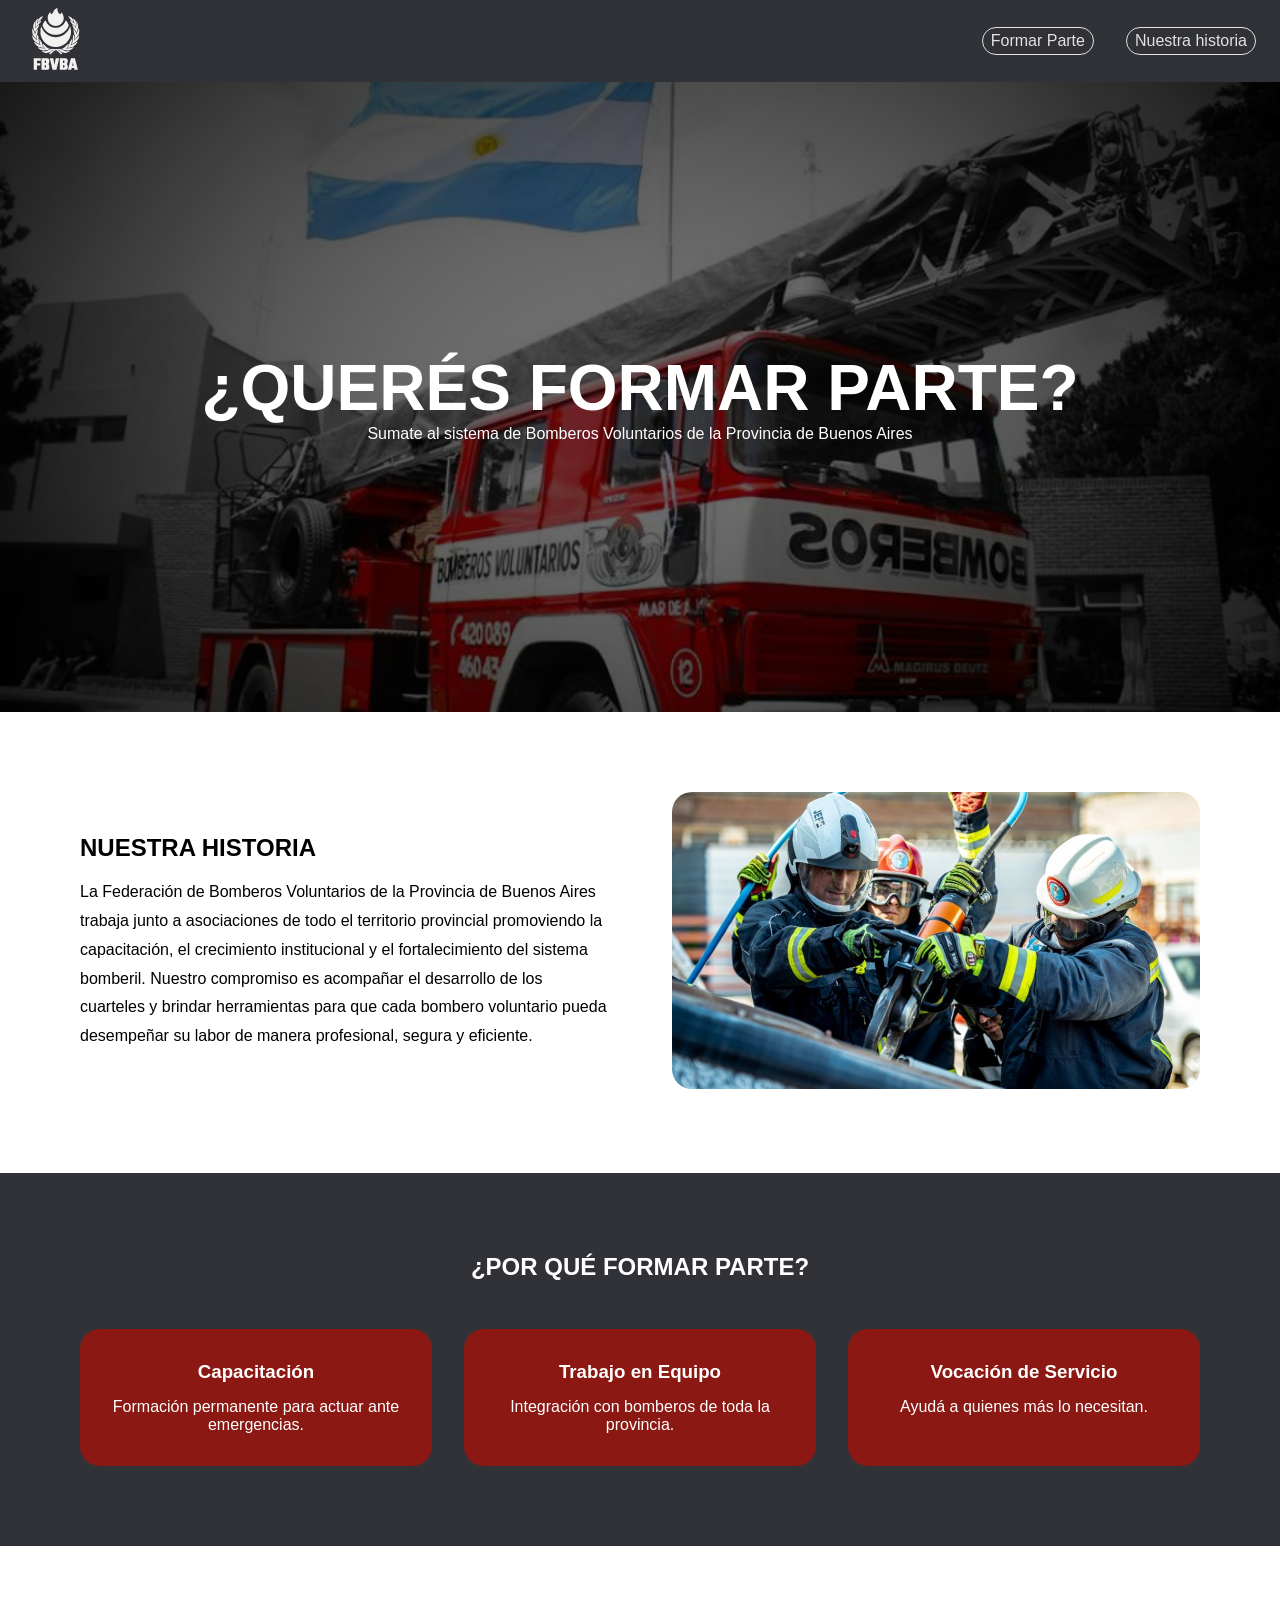
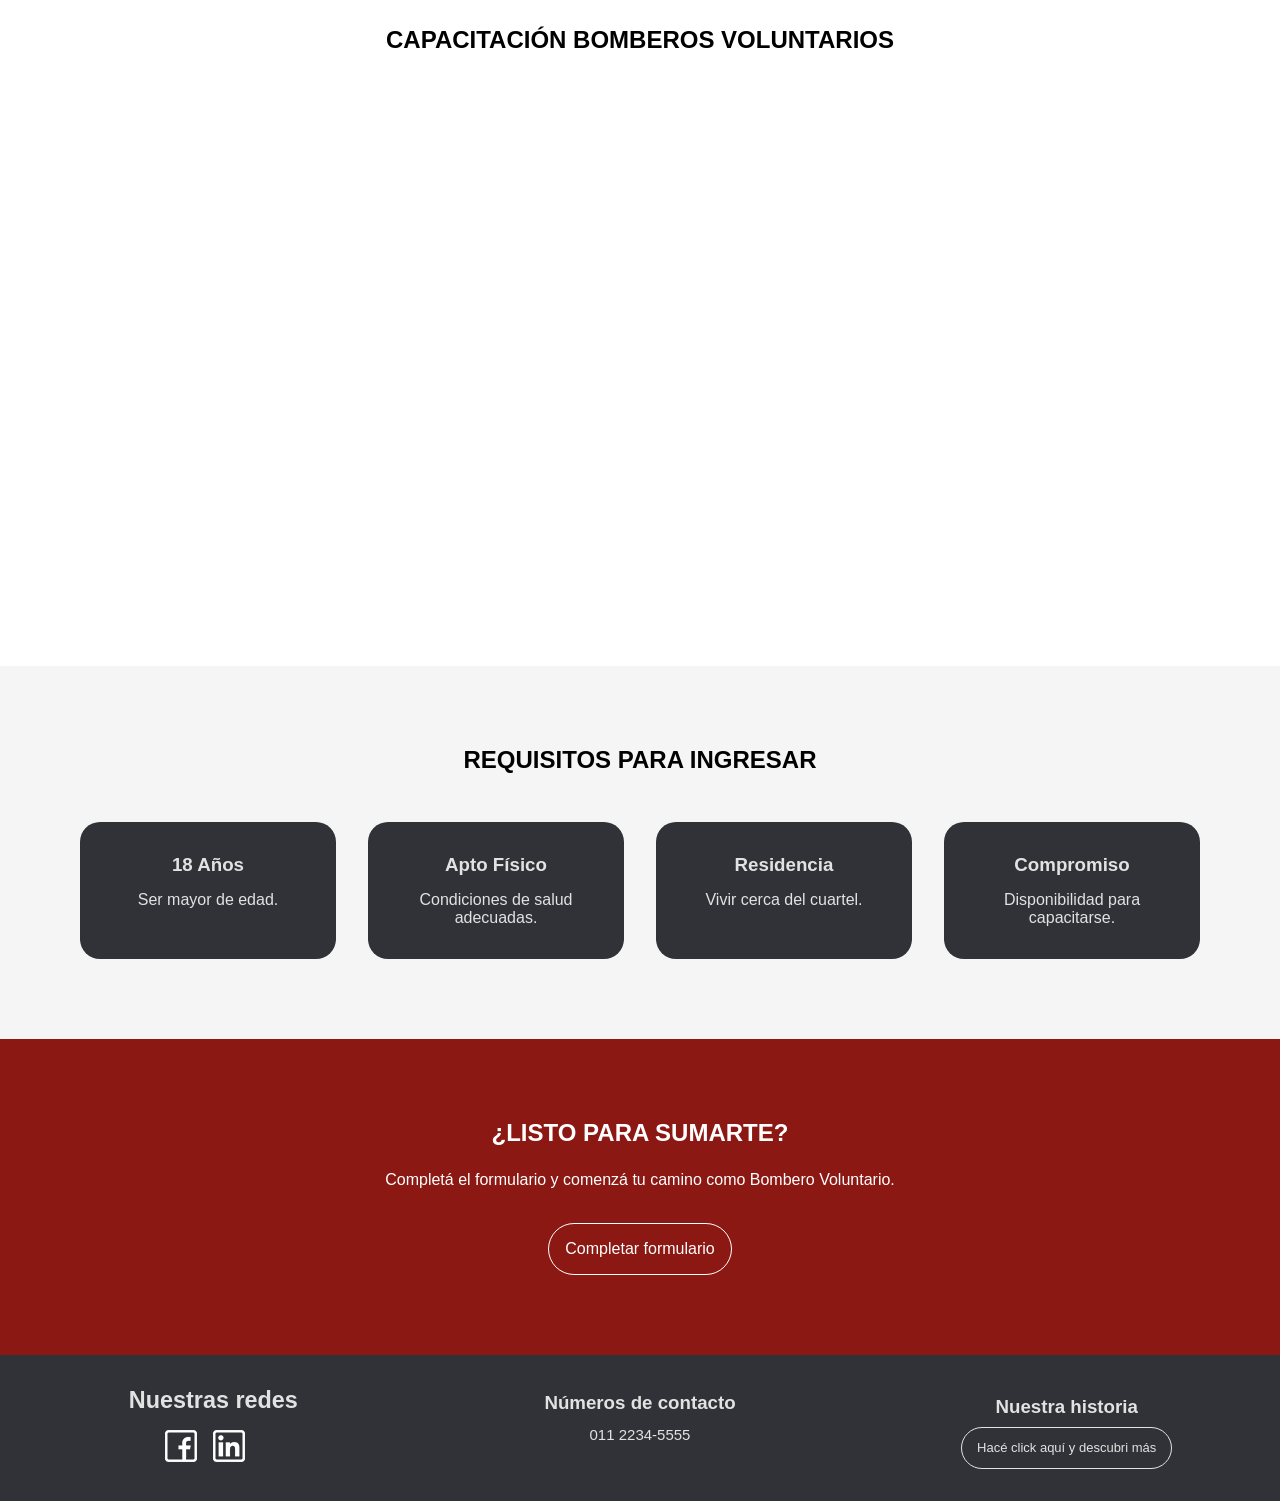
==== commit e47d8324: "Actualizar formulario y estilos" ====
--- a/forma-parte.html
+++ b/forma-parte.html
@@ -23,158 +23,155 @@
                 <img src="iconos/Recurso 20.png" alt="logo_federación">
             </a>
         </div>
-            <nav class="nav">
-                <ul>
-                    <li><a href="formulario.html">Formar Parte</a></li>
-                    <li><a href="forma-parte.html">Nuestra historia</a></li>
-                </ul>
-            </nav>
-
-        
+        <nav class="nav">
+            <ul>
+                <li><a href="formulario.html">Formar Parte</a></li>
+                <li><a href="forma-parte.html">Nuestra historia</a></li>
+            </ul>
+        </nav>
+
+
     </header>
 
     <main>
 
-    <!-- HERO -->
-
-    <section class="hero-formar-parte">
-
-        <div class="hero-overlay">
-
-            <h1>¿QUERÉS FORMAR PARTE?</h1>
+        <!-- HERO -->
+
+        <section class="hero-formar-parte">
+
+            <div class="hero-overlay">
+
+                <h1>¿QUERÉS FORMAR PARTE?</h1>
+
+                <p>
+                    Sumate al sistema de Bomberos Voluntarios de la Provincia de Buenos Aires
+                </p>
+
+            </div>
+
+        </section>
+
+        <!-- NUESTRA HISTORIA -->
+
+        <section class="historia">
+
+            <div class="historia-contenido">
+
+                <div class="historia-texto">
+
+                    <h2>NUESTRA HISTORIA</h2>
+
+                    <p>
+                        La Federación de Bomberos Voluntarios de la Provincia de Buenos Aires trabaja junto a
+                        asociaciones de todo el territorio provincial promoviendo la capacitación, el crecimiento
+                        institucional y el fortalecimiento del sistema bomberil.
+                        Nuestro compromiso es acompañar el desarrollo de los cuarteles y brindar herramientas para que
+                        cada bombero voluntario pueda desempeñar su labor de manera profesional, segura y eficiente.
+                    </p>
+
+                </div>
+
+                <div class="historia-imagen">
+
+                    <img src="img/1709753023.jpeg" alt="Bomberos voluntarios">
+
+                </div>
+
+            </div>
+
+        </section>
+
+        <!-- BENEFICIOS -->
+
+        <section class="beneficios">
+
+            <h2>¿POR QUÉ FORMAR PARTE?</h2>
+
+            <div class="beneficios-grid">
+
+                <div class="beneficio-card">
+                    <h3>Capacitación</h3>
+                    <p>Formación permanente para actuar ante emergencias.</p>
+                </div>
+
+                <div class="beneficio-card">
+                    <h3>Trabajo en Equipo</h3>
+                    <p>Integración con bomberos de toda la provincia.</p>
+                </div>
+
+                <div class="beneficio-card">
+                    <h3>Vocación de Servicio</h3>
+                    <p>Ayudá a quienes más lo necesitan.</p>
+                </div>
+
+            </div>
+
+        </section>
+
+        <!-- VIDEO -->
+
+        <section class="multimedia">
+
+            <h2>CAPACITACIÓN BOMBEROS VOLUNTARIOS</h2>
+
+            <div class="multimedia-contenido">
+
+                <iframe src="https://www.youtube.com/embed/dX0zaedYKe0" title="Grados de los Bomberos" allowfullscreen>
+                </iframe>
+
+            </div>
+
+        </section>
+
+        <!-- REQUISITOS -->
+
+        <section class="requisitos">
+
+            <h2>REQUISITOS PARA INGRESAR</h2>
+
+            <div class="requisitos-grid">
+
+                <div class="requisito-card">
+                    <h3>18 Años</h3>
+                    <p>Ser mayor de edad.</p>
+                </div>
+
+                <div class="requisito-card">
+                    <h3>Apto Físico</h3>
+                    <p>Condiciones de salud adecuadas.</p>
+                </div>
+
+                <div class="requisito-card">
+                    <h3>Residencia</h3>
+                    <p>Vivir cerca del cuartel.</p>
+                </div>
+
+                <div class="requisito-card">
+                    <h3>Compromiso</h3>
+                    <p>Disponibilidad para capacitarse.</p>
+                </div>
+
+            </div>
+
+        </section>
+
+        <!-- CTA -->
+
+        <section class="cta-final">
+
+            <h2>¿LISTO PARA SUMARTE?</h2>
 
             <p>
-                Sumate al sistema de Bomberos Voluntarios de la Provincia de Buenos Aires
+                Completá el formulario y comenzá tu camino como Bombero Voluntario.
             </p>
 
-        </div>
-
-    </section>
-
-    <!-- NUESTRA HISTORIA -->
-
-    <section class="historia">
-
-        <div class="historia-contenido">
-
-            <div class="historia-texto">
-
-                <h2>NUESTRA HISTORIA</h2>
-
-                <p>
-                    La Federación de Bomberos Voluntarios de la Provincia de Buenos Aires trabaja junto a asociaciones de todo el territorio provincial promoviendo la capacitación, el crecimiento institucional y el fortalecimiento del sistema bomberil.
-                </p>
-
-                <p>
-                    Nuestro compromiso es acompañar el desarrollo de los cuarteles y brindar herramientas para que cada bombero voluntario pueda desempeñar su labor de manera profesional, segura y eficiente.
-                </p>
-
-            </div>
-
-            <div class="historia-imagen">
-
-                <img src="img/1709753023.jpeg" alt="Bomberos voluntarios">
-
-            </div>
-
-        </div>
-
-    </section>
-
-    <!-- BENEFICIOS -->
-
-    <section class="beneficios">
-
-        <h2>¿POR QUÉ FORMAR PARTE?</h2>
-
-        <div class="beneficios-grid">
-
-            <div class="beneficio-card">
-                <h3>Capacitación</h3>
-                <p>Formación permanente para actuar ante emergencias.</p>
-            </div>
-
-            <div class="beneficio-card">
-                <h3>Trabajo en Equipo</h3>
-                <p>Integración con bomberos de toda la provincia.</p>
-            </div>
-
-            <div class="beneficio-card">
-                <h3>Vocación de Servicio</h3>
-                <p>Ayudá a quienes más lo necesitan.</p>
-            </div>
-
-        </div>
-
-    </section>
-
-    <!-- VIDEO -->
-
-    <section class="multimedia">
-
-        <h2>CAPACITACIÓN BOMBEROS VOLUNTARIOS</h2>
-
-        <div class="multimedia-contenido">
-
-            <iframe
-                src="https://www.youtube.com/embed/dX0zaedYKe0"
-                title="Grados de los Bomberos"
-                allowfullscreen>
-            </iframe>
-
-        </div>
-
-    </section>
-
-    <!-- REQUISITOS -->
-
-    <section class="requisitos">
-
-        <h2>REQUISITOS PARA INGRESAR</h2>
-
-        <div class="requisitos-grid">
-
-            <div class="requisito-card">
-                <h3>18 Años</h3>
-                <p>Ser mayor de edad.</p>
-            </div>
-
-            <div class="requisito-card">
-                <h3>Apto Físico</h3>
-                <p>Condiciones de salud adecuadas.</p>
-            </div>
-
-            <div class="requisito-card">
-                <h3>Residencia</h3>
-                <p>Vivir cerca del cuartel.</p>
-            </div>
-
-            <div class="requisito-card">
-                <h3>Compromiso</h3>
-                <p>Disponibilidad para capacitarse.</p>
-            </div>
-
-        </div>
-
-    </section>
-
-    <!-- CTA -->
-
-    <section class="cta-final">
-
-        <h2>¿LISTO PARA SUMARTE?</h2>
-
-        <p>
-            Completá el formulario y comenzá tu camino como Bombero Voluntario.
-        </p>
-
-        <a href="formulario.html">
-            COMPLETAR FORMULARIO
-        </a>
-
-    </section>
-
-</main>
+            <a href="formulario.html">
+                Completar formulario
+            </a>
+
+        </section>
+
+    </main>
 
     <footer>
 
--- a/style.css
+++ b/style.css
@@ -358,7 +358,7 @@
     color: var(--blanco);
     border: solid 1px var(--blanco);
     border-radius: 999px;
-    padding: 20px;
+    padding: 15px;
     font-size: 15px;
     display: inline-block;
     transition: transform 0.2s ease, background-color 0.2s ease, color 0.2s ease;
@@ -587,6 +587,11 @@
     border-radius: 20px;
 }
 
+.beneficio-card h3{
+    padding-bottom: 15px;
+}
+
+
 /* VIDEO */
 
 .multimedia {
@@ -614,6 +619,10 @@
     text-align: center;
 }
 
+.requisitos h2{
+    font-weight: bold;
+}
+
 .requisitos-grid {
     display: grid;
     grid-template-columns: repeat(4,1fr);
@@ -622,9 +631,14 @@
 }
 
 .requisito-card {
-    background-color: white;
+    background-color: var(--gris-ceniza);
     padding: 2rem;
     border-radius: 20px;
+    color: var(--blanco);
+}
+
+.requisito-card h3{
+    padding-bottom: 15px;
 }
 
 /* CTA */
@@ -638,22 +652,34 @@
 
 .cta-final p {
     margin: 1.5rem 0;
+    padding-bottom: 10px;
 }
 
 .cta-final a {
+    display: inline-block;
     text-decoration: none;
     color: white;
     border: 1px solid white;
-    padding: 1rem 2rem;
+    padding: 1rem 1rem;
     border-radius: 999px;
-}
+    transition: all 0.2s ease;
+}
+
+.cta-final a:hover {
+    background-color: var(--blanco);
+    color: var(--gris-ceniza);
+    transform: scale(1.10);
+    font-weight: 600;
+}
+
+    
 
 /* -----ANIMACION----- */
 
 
 .logo-titulo {
-    width: 100px;
-    height: 100px;
+    width: 90px;
+    height: 90px;
     background-image: url(img/logo-fullcolor.png);
     background-repeat: no-repeat;
     background-position: center;
@@ -676,8 +702,29 @@
 
 /* ------------------- */
 
+.inscripcion {
+    padding: 2rem 1rem 4rem;
+}
+
+.header-formulario {
+    display: flex;
+    flex-direction: column;
+    align-items: center;
+}
+
+.titulo-con-logos {
+    display: flex;
+    align-items: center;
+    justify-content: center;
+    gap: 1.5rem;
+    flex-wrap: wrap;
+    text-align: center;
+}
+
 .header-formulario h2 {
     font-weight: 900;
+    margin: 0;
+    line-height: 1.1;
 }
 
 .header-formulario p {
@@ -701,6 +748,7 @@
     padding: 2rem;
     margin: 0 auto;
     border-radius: 10px;
+    background-color: white;
 
 }
 
@@ -742,8 +790,12 @@
 
 .inscripcion button:hover {
     background-color: var(--rojo-fuego);
-    transform: scale(1.01);
+    transform: scale(1.09);
     transition: all 0.2s ease;
+}
+
+.multimedia h2{
+    font-weight: bold;
 }
 
 .multimedia-contenido {
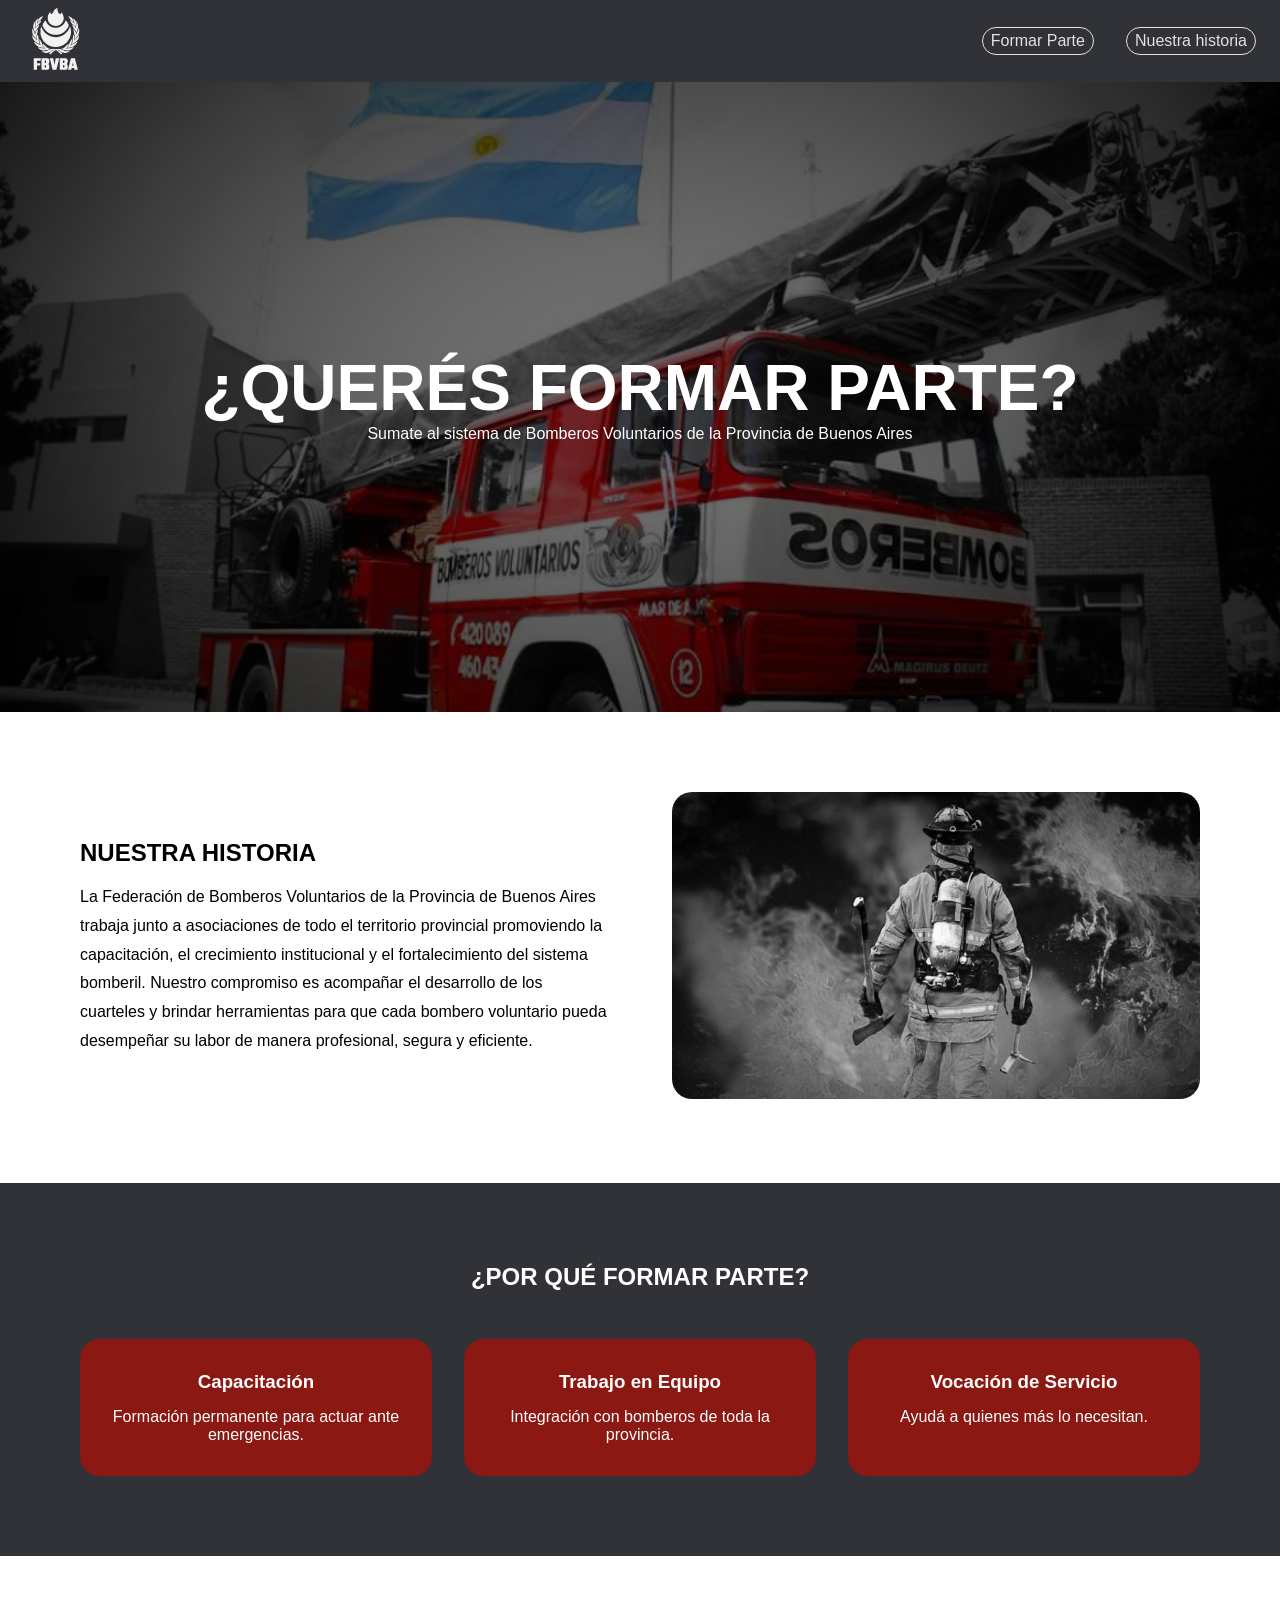
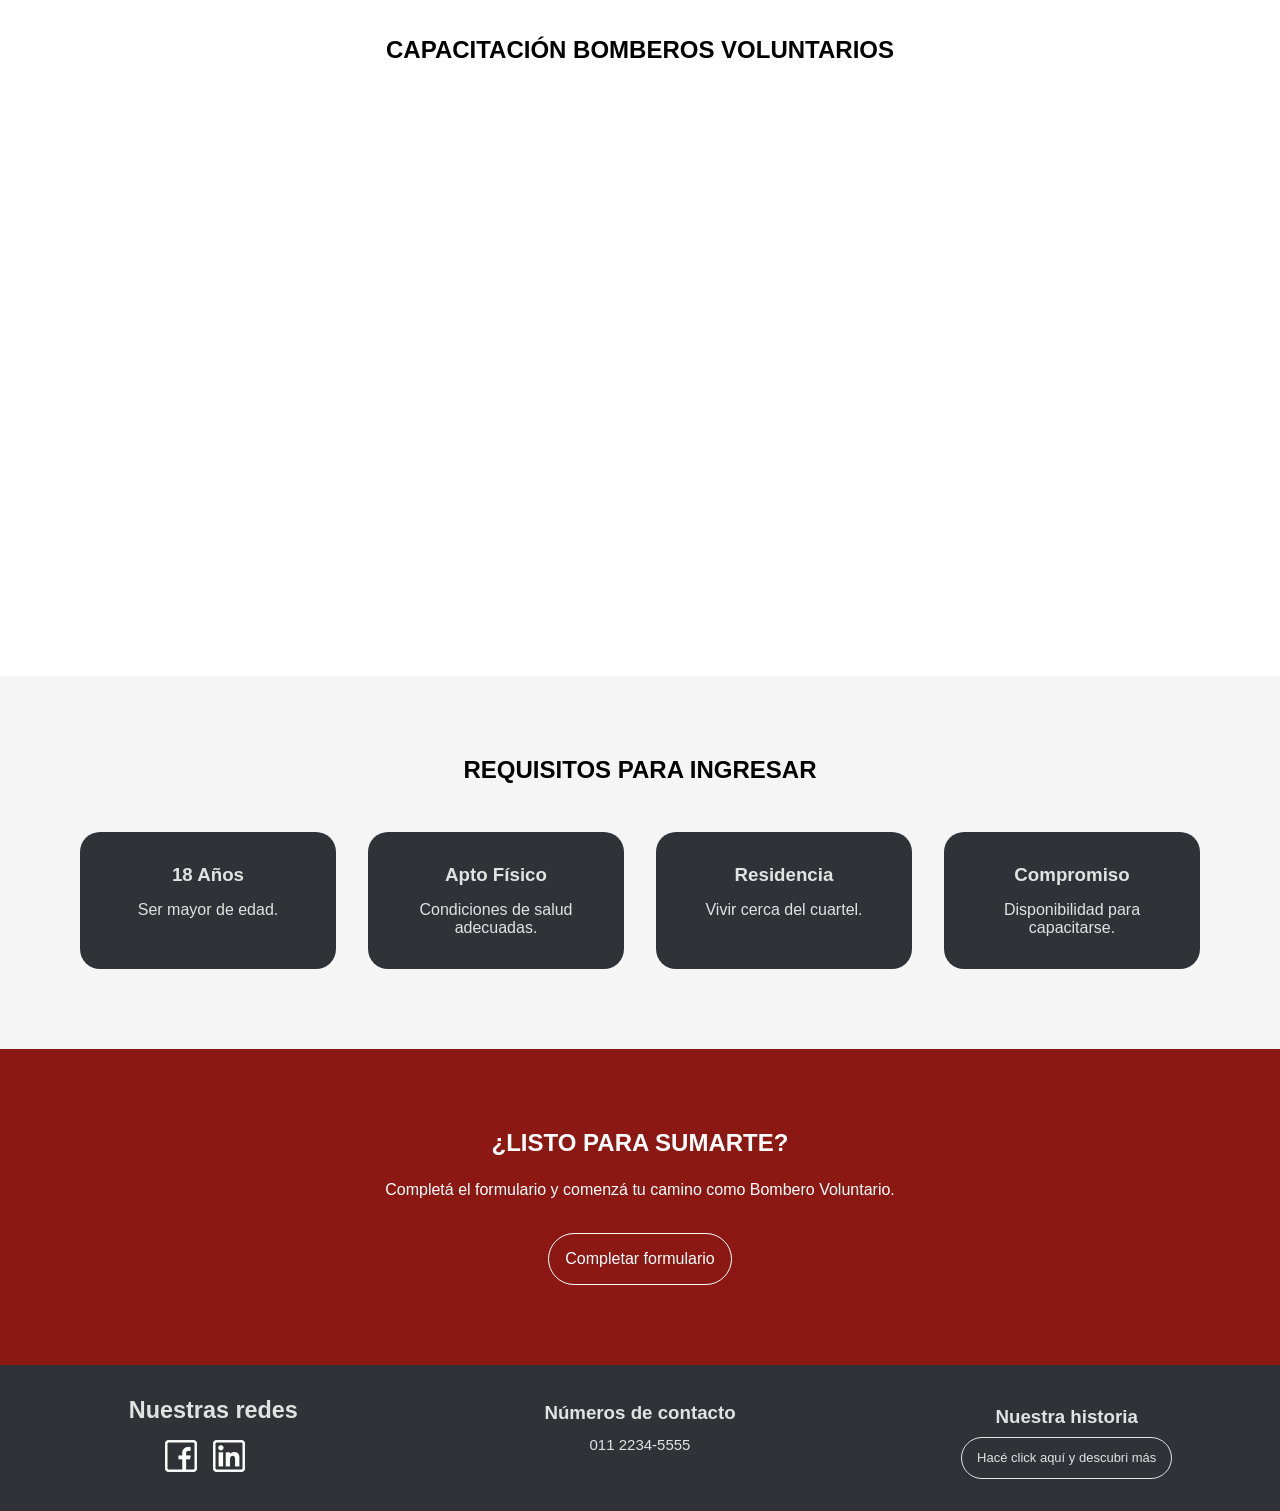
==== commit e0886f30: "Ajustar forma parte" ====
--- a/forma-parte.html
+++ b/forma-parte.html
@@ -73,7 +73,7 @@
 
                 <div class="historia-imagen">
 
-                    <img src="img/1709753023.jpeg" alt="Bomberos voluntarios">
+                    <img src="img/2.png" alt="Bomberos voluntarios">
 
                 </div>
 
